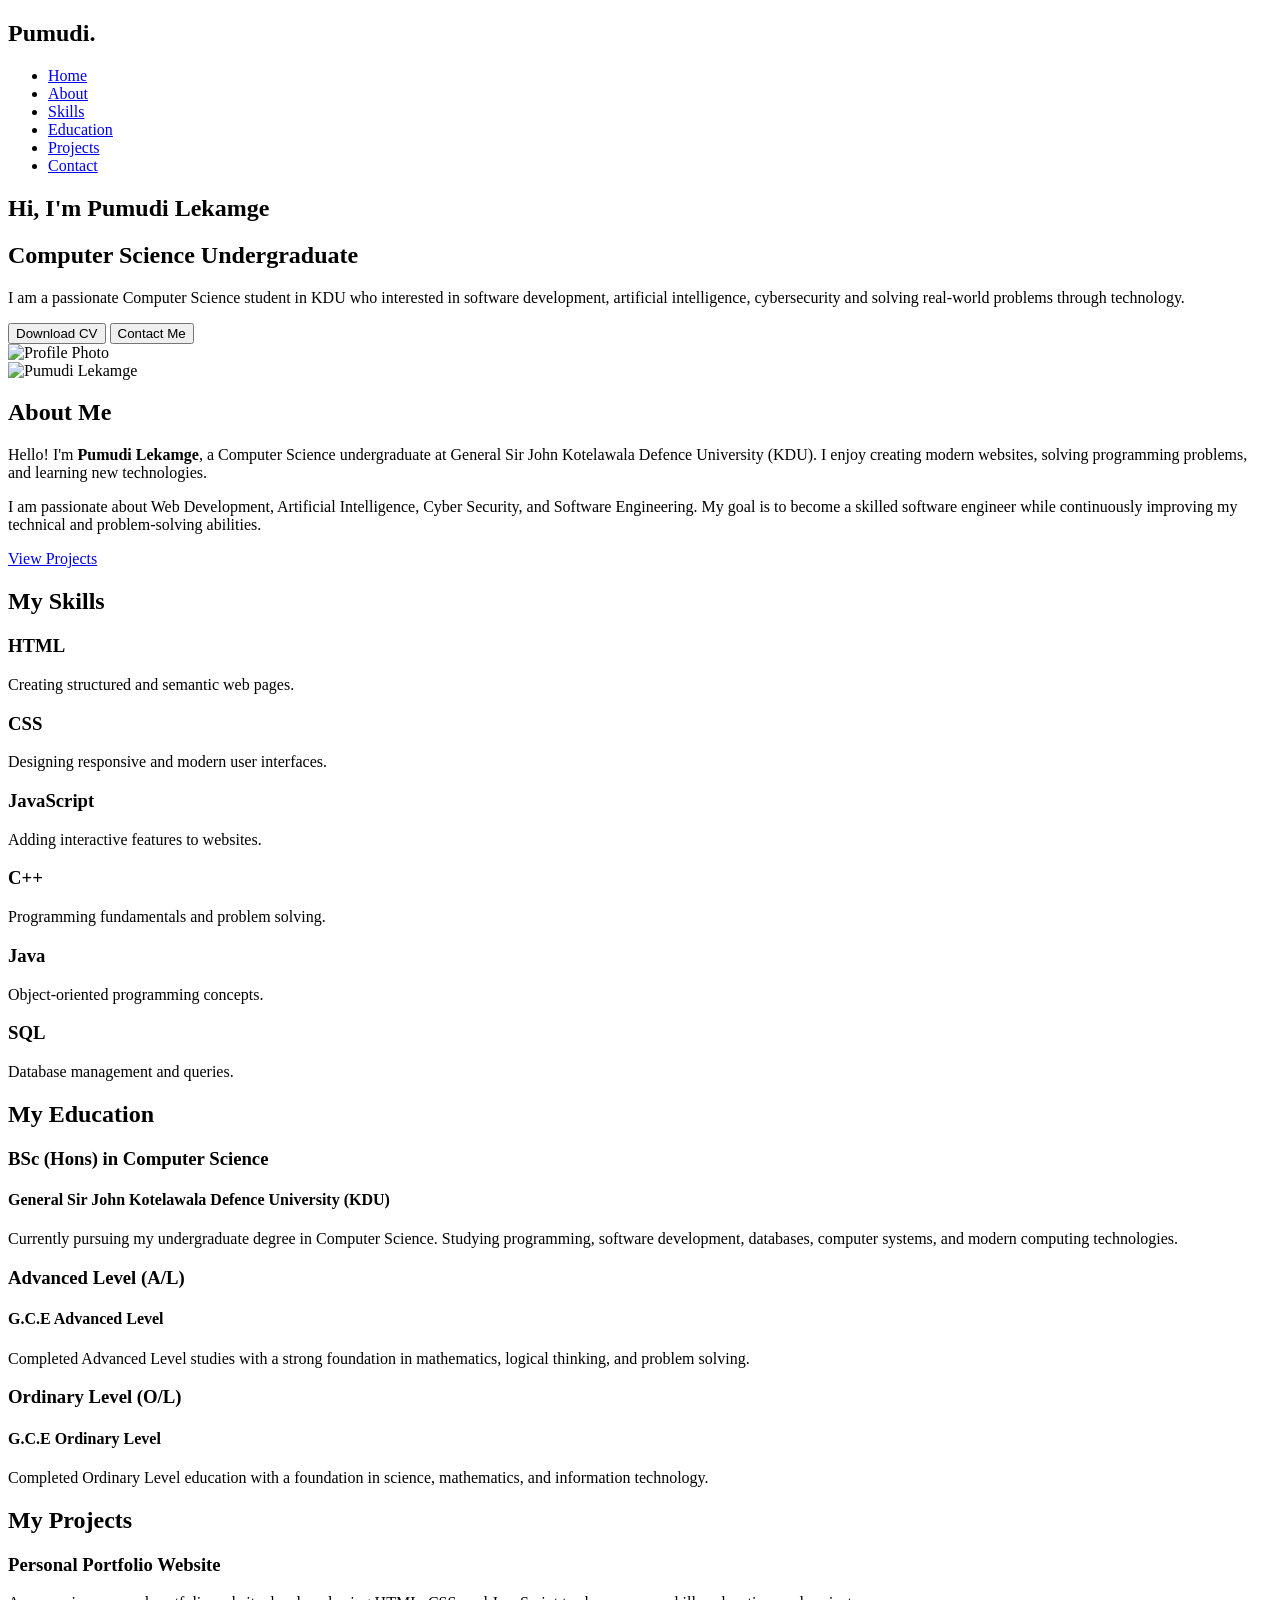
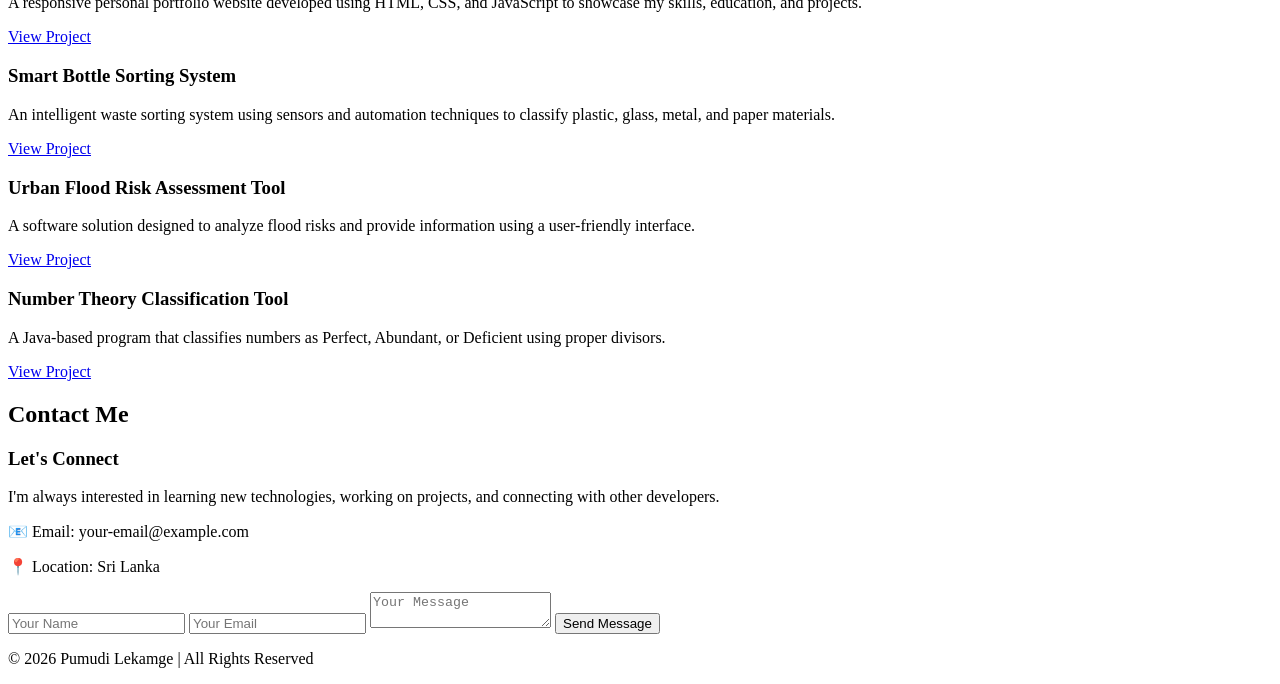
==== index.html @ 8f036414 "Initial portfolio website upload" ====
<!DOCTYPE html>
<html lang="en">

<head>

    <meta charset="UTF-8">
    <meta name="viewport" content="width=device-width, initial-scale=1.0">

    <title>Pumudi Lekamge | Portfolio</title>

    <link rel="stylesheet" href="Portfolio.css">

</head>


<body>


<header>

<nav>

    <h2 class="logo">
        Pumudi<span>.</span>
    </h2>


    <ul>

        <li><a href="#home">Home</a></li>
        <li><a href="#about">About</a></li>
        <li><a href="#skills">Skills</a></li>
        <li><a href="#education">Education</a></li>
        <li><a href="#projects">Projects</a></li>
        <li><a href="#contact">Contact</a></li>

    </ul>


</nav>

</header>



<section id="home">

<div class="about-container">


<div class="hero">


<div class="hero-text">


<h1>
Hi, I'm <span>Pumudi Lekamge</span>
</h1>


<h2>
Computer Science Undergraduate
</h2>


<p>
I am a passionate Computer Science student in KDU who interested in
software development, artificial intelligence, cybersecurity
and solving real-world problems through technology.
</p>



<div class="buttons">

<button class="btn">
Download CV
</button>


<button class="btn-outline">
Contact Me
</button>


</div>



</div>



<div class="profile-box">

<img src="images/profile.jpg" alt="Profile Photo">

</div>



</div>


</section>

<section id="about">

    <div class="about-container">

        <div class="about-image">
            <img src="profile.jpg" alt="Pumudi Lekamge">
        </div>

        <div class="about-content">

            <h2>About <span>Me</span></h2>

            <p>
                Hello! I'm <strong>Pumudi Lekamge</strong>, a Computer Science undergraduate at General Sir John Kotelawala Defence University (KDU). I enjoy creating modern websites, solving programming problems, and learning new technologies.
            </p>

            <p>
                I am passionate about Web Development, Artificial Intelligence, Cyber Security, and Software Engineering. My goal is to become a skilled software engineer while continuously improving my technical and problem-solving abilities.
            </p>

            <a href="#projects" class="btn">View Projects</a>

        </div>

    </div>

</section>

<section id="skills">

    <div class="skills-container">

        <h2>My <span>Skills</span></h2>

        <div class="skills-grid">

            <div class="skill-card">
                <h3>HTML</h3>
                <p>Creating structured and semantic web pages.</p>
            </div>


            <div class="skill-card">
                <h3>CSS</h3>
                <p>Designing responsive and modern user interfaces.</p>
            </div>


            <div class="skill-card">
                <h3>JavaScript</h3>
                <p>Adding interactive features to websites.</p>
            </div>


            <div class="skill-card">
                <h3>C++</h3>
                <p>Programming fundamentals and problem solving.</p>
            </div>


            <div class="skill-card">
                <h3>Java</h3>
                <p>Object-oriented programming concepts.</p>
            </div>


            <div class="skill-card">
                <h3>SQL</h3>
                <p>Database management and queries.</p>
            </div>

        </div>

    </div>

</section>

<section id="education">

    <div class="education-container">

        <h2>My <span>Education</span></h2>


        <div class="education-box">


            <div class="education-card">

                <h3>BSc (Hons) in Computer Science</h3>

                <h4>General Sir John Kotelawala Defence University (KDU)</h4>

                <p>
                    Currently pursuing my undergraduate degree in Computer Science.
                    Studying programming, software development, databases, computer systems,
                    and modern computing technologies.
                </p>

            </div>



            <div class="education-card">

                <h3>Advanced Level (A/L)</h3>

                <h4>G.C.E Advanced Level</h4>

                <p>
                    Completed Advanced Level studies with a strong foundation in
                    mathematics, logical thinking, and problem solving.
                </p>

            </div>



            <div class="education-card">

                <h3>Ordinary Level (O/L)</h3>

                <h4>G.C.E Ordinary Level</h4>

                <p>
                    Completed Ordinary Level education with a foundation in
                    science, mathematics, and information technology.
                </p>

            </div>


        </div>


    </div>

</section>

<section id="projects">

    <div class="projects-container">

        <h2>My <span>Projects</span></h2>


        <div class="projects-grid">


            <div class="project-card">

                <h3>Personal Portfolio Website</h3>

                <p>
                    A responsive personal portfolio website developed using HTML,
                    CSS, and JavaScript to showcase my skills, education, and projects.
                </p>

                <a href="#" class="project-btn">View Project</a>

            </div>



            <div class="project-card">

                <h3>Smart Bottle Sorting System</h3>

                <p>
                    An intelligent waste sorting system using sensors and automation
                    techniques to classify plastic, glass, metal, and paper materials.
                </p>

                <a href="#" class="project-btn">View Project</a>

            </div>



            <div class="project-card">

                <h3>Urban Flood Risk Assessment Tool</h3>

                <p>
                    A software solution designed to analyze flood risks and provide
                    information using a user-friendly interface.
                </p>

                <a href="#" class="project-btn">View Project</a>

            </div>



            <div class="project-card">

                <h3>Number Theory Classification Tool</h3>

                <p>
                    A Java-based program that classifies numbers as Perfect,
                    Abundant, or Deficient using proper divisors.
                </p>

                <a href="#" class="project-btn">View Project</a>

            </div>


        </div>

    </div>

</section>

<section id="contact">

    <div class="contact-container">

        <h2>Contact <span>Me</span></h2>


        <div class="contact-box">


            <div class="contact-info">

                <h3>Let's Connect</h3>

                <p>
                    I'm always interested in learning new technologies,
                    working on projects, and connecting with other developers.
                </p>


                <p>
                    📧 Email: your-email@example.com
                </p>


                <p>
                    📍 Location: Sri Lanka
                </p>


            </div>



            <form class="contact-form">

                <input type="text" placeholder="Your Name">

                <input type="email" placeholder="Your Email">

                <textarea placeholder="Your Message"></textarea>

                <button class="btn">
                    Send Message
                </button>

            </form>


        </div>


    </div>

</section>



<footer>

    <p>
        © 2026 Pumudi Lekamge | All Rights Reserved
    </p>

</footer>


<script src="script.js"></script>


</body>

</html>
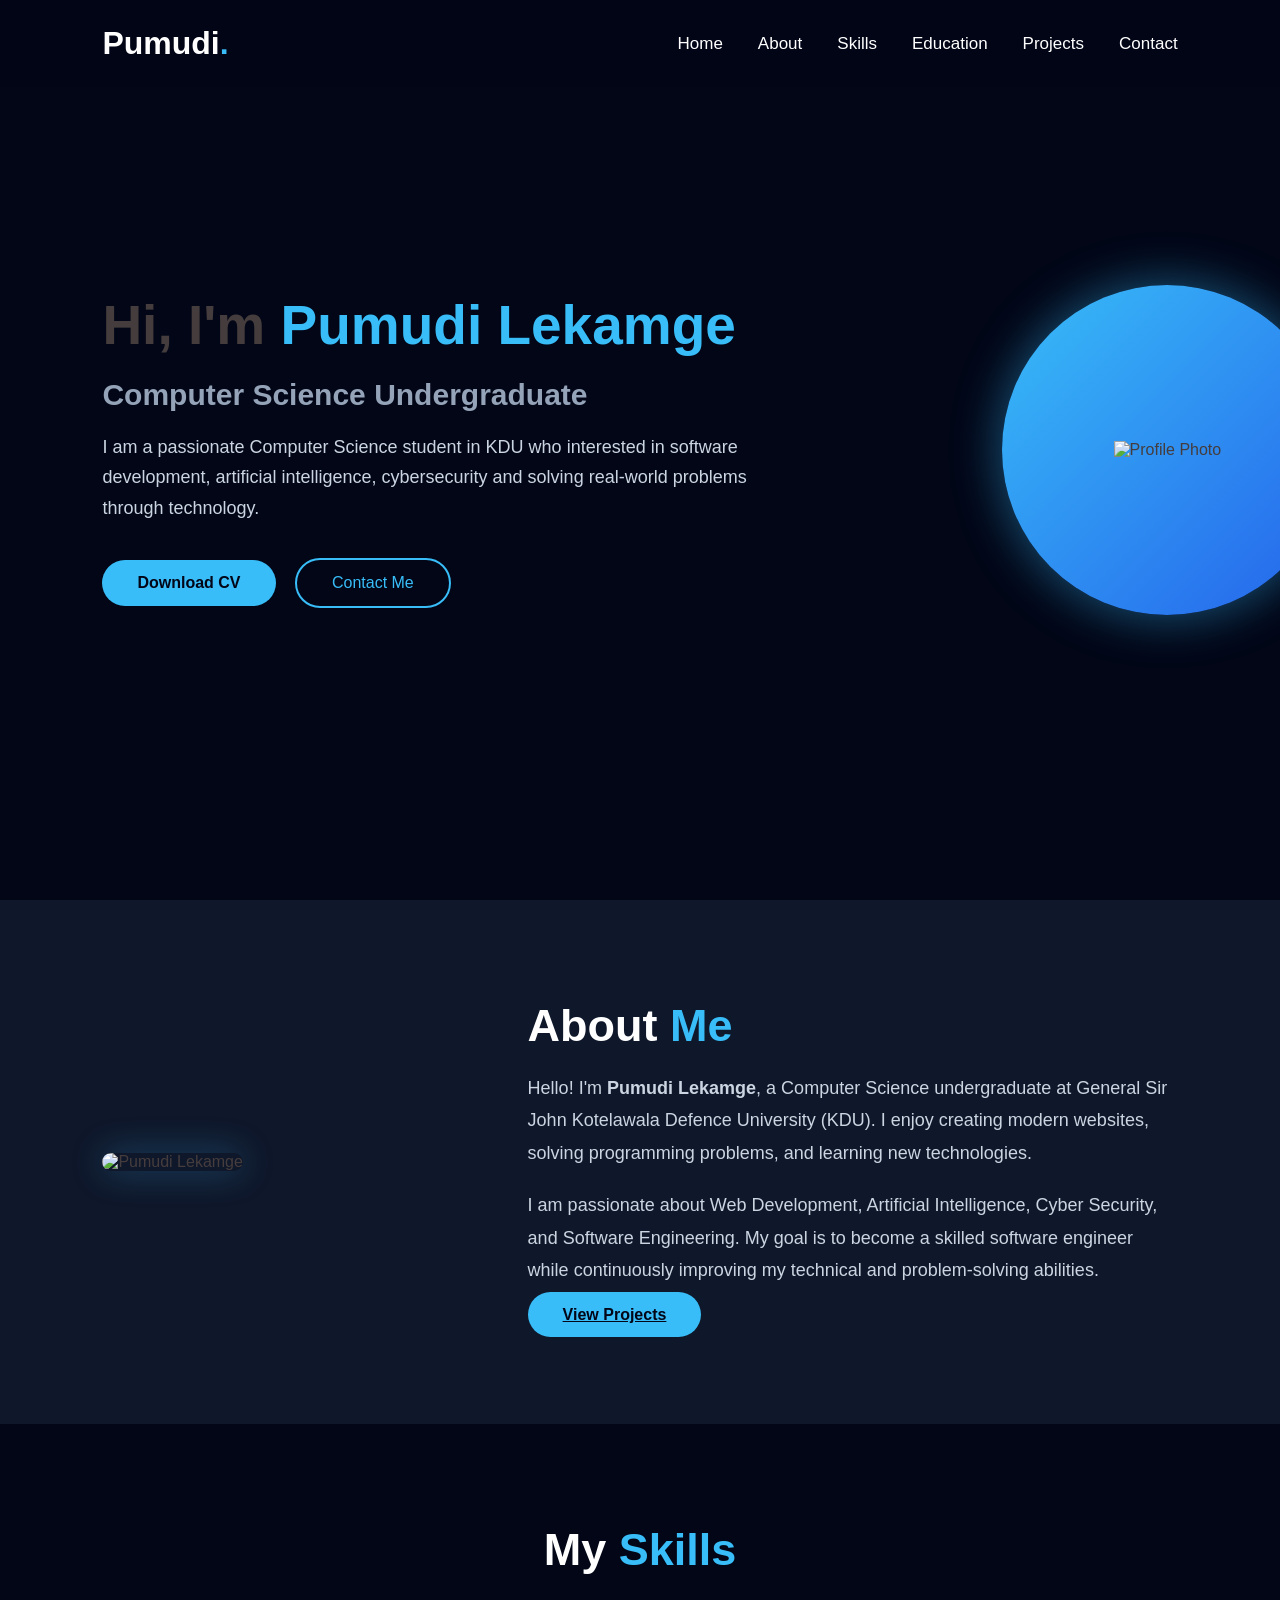
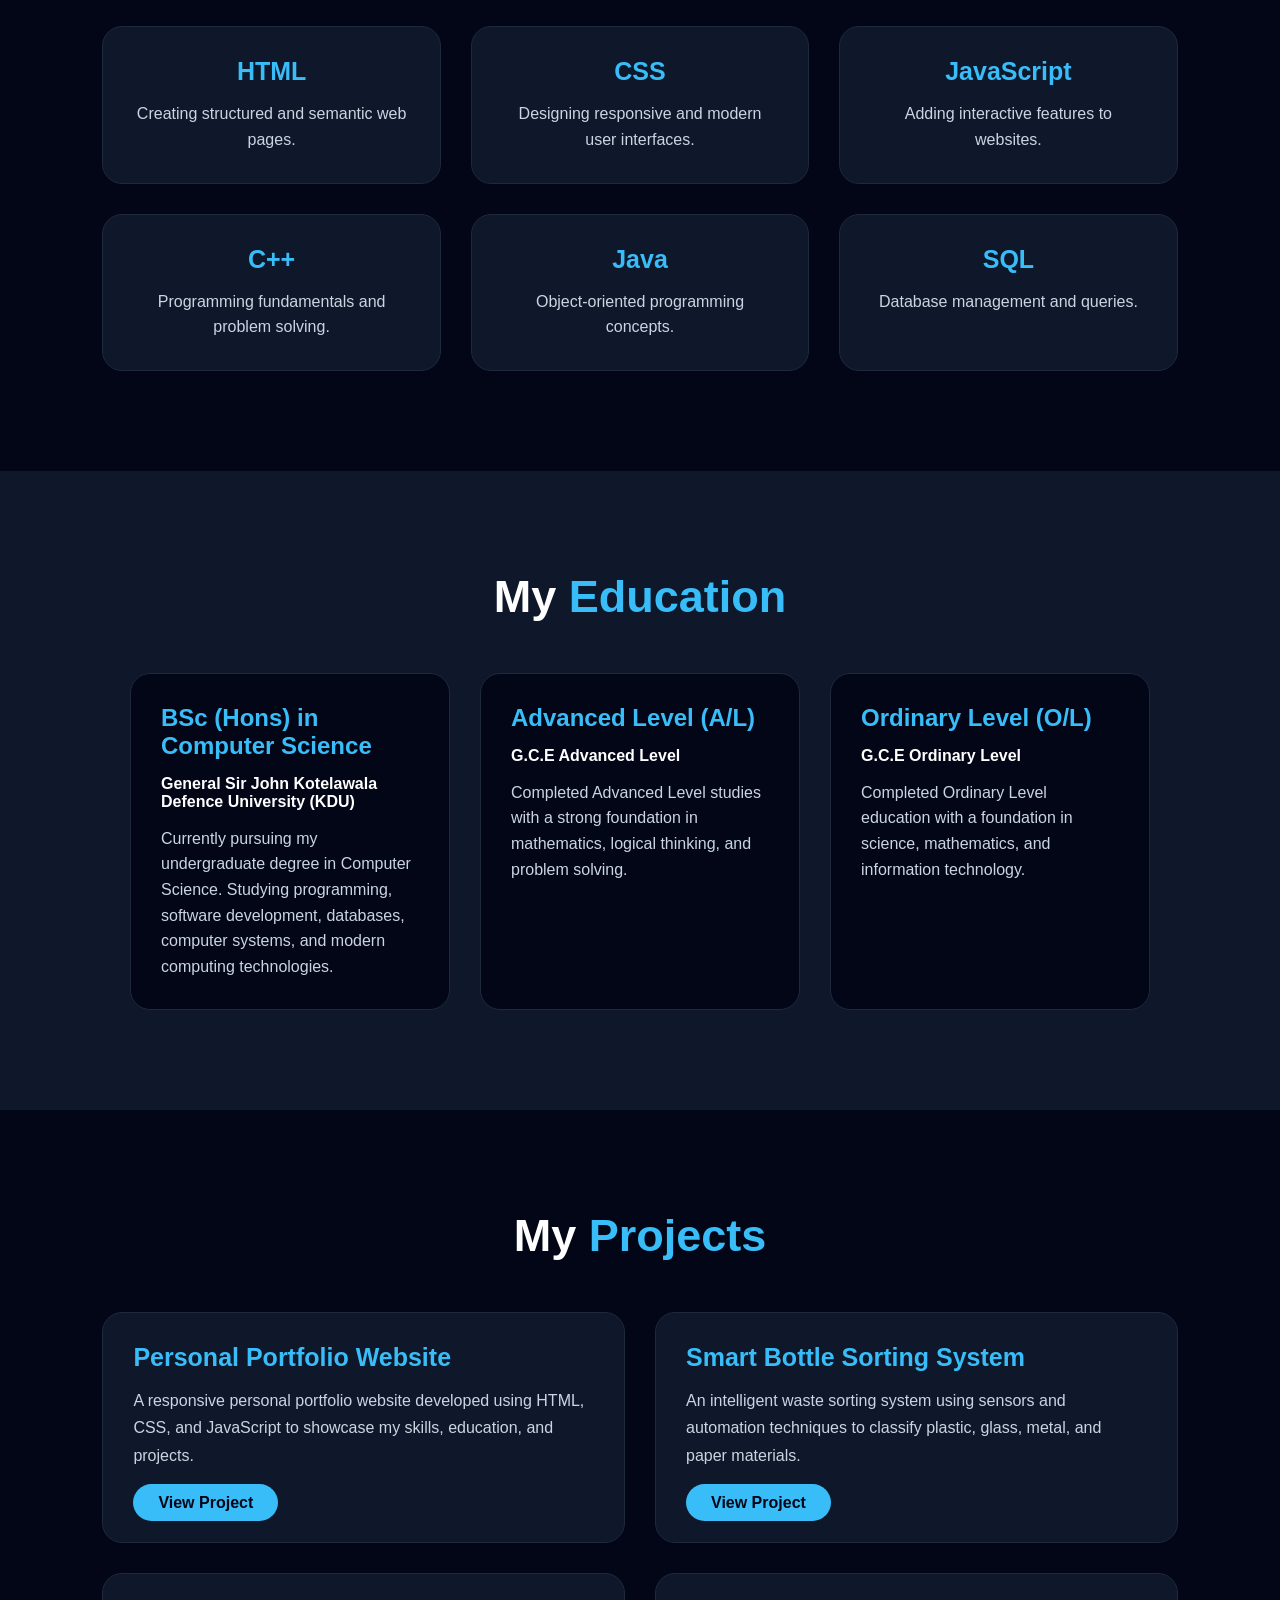
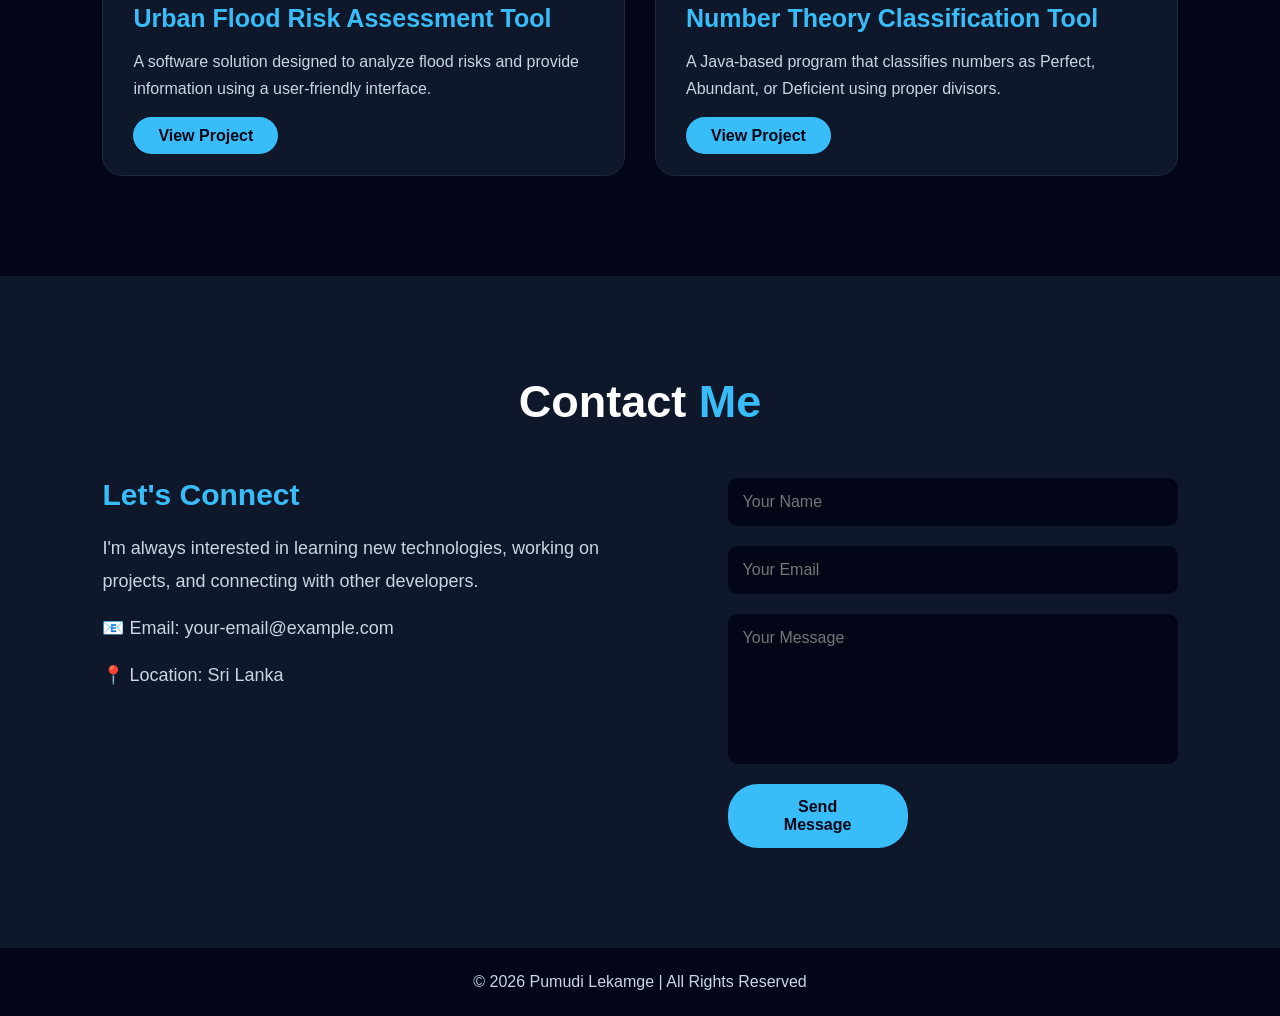
==== commit 873cf5c0: "Fix HTML encoding issues in index.html" ====
--- a/index.html
+++ b/index.html
@@ -8,7 +8,7 @@
 
     <title>Pumudi Lekamge | Portfolio</title>
 
-    <link rel="stylesheet" href="Portfolio.css">
+    <link rel="stylesheet" href="portfolio.css">
 
 </head>
 
@@ -391,4 +391,4 @@
 
 </body>
 
-</html>+</html>
--- a/portfolio.css
+++ b/portfolio.css
@@ -0,0 +1,776 @@
+html{
+    scroll-behavior:smooth;
+}
+
+*{
+
+margin:0;
+padding:0;
+box-sizing:border-box;
+font-family:'Segoe UI', sans-serif;
+
+}
+
+
+
+body{
+
+background:#020617;
+
+color:rgb(69, 61, 61);
+
+}
+
+
+
+header{
+
+position:fixed;
+
+top:0;
+
+width:100%;
+
+padding:25px 8%;
+
+background:rgba(2,6,23,0.8);
+
+backdrop-filter:blur(10px);
+
+z-index:1000;
+
+}
+
+
+
+nav{
+
+display:flex;
+
+justify-content:space-between;
+
+align-items:center;
+
+}
+
+
+
+.logo{
+
+font-size:32px;
+
+font-weight:bold;
+
+color:white;
+
+}
+
+
+
+.logo span{
+
+color:#38bdf8;
+
+}
+
+
+
+nav ul{
+
+display:flex;
+
+gap:35px;
+
+list-style:none;
+
+}
+
+
+
+nav ul li a{
+
+text-decoration:none;
+
+color:white;
+
+font-size:17px;
+
+transition:0.3s;
+
+}
+
+
+
+nav ul li a:hover{
+
+color:#38bdf8;
+
+}
+
+
+
+
+
+#home{
+
+min-height:100vh;
+
+display:flex;
+
+align-items:center;
+
+padding:0 8%;
+
+}
+
+
+
+
+
+.hero{
+
+display:flex;
+
+align-items:center;
+
+justify-content:space-between;
+
+width:100%;
+
+}
+
+
+
+
+.hero-text{
+
+max-width:650px;
+
+}
+
+
+
+
+.hero-text h1{
+
+font-size:55px;
+
+line-height:1.2;
+
+}
+
+
+
+.hero-text h1 span{
+
+color:#38bdf8;
+
+}
+
+
+
+.hero-text h2{
+
+margin-top:20px;
+
+font-size:30px;
+
+color:#94a3b8;
+
+}
+
+
+
+.hero-text p{
+
+margin-top:20px;
+
+font-size:18px;
+
+line-height:1.7;
+
+color:#cbd5e1;
+
+}
+
+
+
+
+
+.buttons{
+
+margin-top:35px;
+
+}
+
+
+
+.btn,
+.btn-outline{
+
+padding:14px 35px;
+
+border-radius:30px;
+
+font-size:16px;
+
+cursor:pointer;
+
+margin-right:15px;
+
+transition:0.3s;
+
+}
+
+
+
+.btn{
+
+background:#38bdf8;
+
+border:none;
+
+color:#020617;
+
+font-weight:bold;
+
+}
+
+
+
+.btn:hover{
+
+transform:translateY(-5px);
+
+box-shadow:0 10px 25px #38bdf855;
+
+}
+
+
+
+
+
+.btn-outline{
+
+background:transparent;
+
+border:2px solid #38bdf8;
+
+color:#38bdf8;
+
+}
+
+
+
+.btn-outline:hover{
+
+background:#38bdf8;
+
+color:#020617;
+
+}
+
+
+
+
+
+
+
+
+
+.profile-box{
+    width:330px;
+    height:330px;
+    border-radius:50%;
+    background:linear-gradient(135deg,#38bdf8,#2563eb);
+    display:flex;
+    align-items:center;
+    justify-content:center;
+    box-shadow:0 0 50px #38bdf877;
+
+    transform: translateX(250px); /* Move right */
+}
+
+
+
+/* Mobile Responsive */
+
+
+@media(max-width:900px){
+
+
+.hero{
+
+flex-direction:column-reverse;
+
+text-align:center;
+
+gap:40px;
+
+}
+
+
+nav ul{
+
+display:none;
+
+}
+
+
+.hero-text h1{
+
+font-size:40px;
+
+}
+
+
+}
+
+#about{
+    padding:100px 8%;
+    background:#0f172a;
+}
+
+.about-container{
+    display:flex;
+    align-items:center;
+    justify-content:space-between;
+    gap:70px;
+}
+
+.about-image img{
+    width:350px;
+    border-radius:20px;
+    box-shadow:0 0 35px #38bdf855;
+}
+
+.about-content{
+    max-width:650px;
+}
+
+.about-content h2{
+    font-size:45px;
+    color:white;
+    margin-bottom:20px;
+}
+
+.about-content h2 span{
+    color:#38bdf8;
+}
+
+.about-content p{
+    font-size:18px;
+    color:#cbd5e1;
+    line-height:1.8;
+    margin-bottom:20px;
+}
+
+@media(max-width:900px){
+
+    .about-container{
+        flex-direction:column;
+        text-align:center;
+    }
+
+    .about-image img{
+        width:280px;
+    }
+
+}
+
+#skills{
+    padding:100px 8%;
+    background:#020617;
+}
+
+
+.skills-container h2{
+    text-align:center;
+    font-size:45px;
+    color:white;
+    margin-bottom:50px;
+}
+
+
+.skills-container h2 span{
+    color:#38bdf8;
+}
+
+
+.skills-grid{
+
+    display:grid;
+    grid-template-columns:repeat(3,1fr);
+    gap:30px;
+
+}
+
+
+.skill-card{
+
+    background:#0f172a;
+    padding:30px;
+    border-radius:20px;
+    text-align:center;
+    transition:0.3s;
+    border:1px solid #1e293b;
+
+}
+
+
+.skill-card:hover{
+
+    transform:translateY(-10px);
+    box-shadow:0 10px 30px #38bdf855;
+
+}
+
+
+.skill-card h3{
+
+    color:#38bdf8;
+    font-size:25px;
+    margin-bottom:15px;
+
+}
+
+
+.skill-card p{
+
+    color:#cbd5e1;
+    line-height:1.6;
+
+}
+
+
+@media(max-width:900px){
+
+    .skills-grid{
+        grid-template-columns:1fr;
+    }
+
+}
+
+#education{
+
+    padding:100px 8%;
+    background:#0f172a;
+
+}
+
+
+.education-container h2{
+
+    text-align:center;
+    font-size:45px;
+    color:white;
+    margin-bottom:50px;
+
+}
+
+
+.education-container h2 span{
+
+    color:#38bdf8;
+
+}
+
+
+.education-box{
+
+    display:flex;
+    justify-content:center;
+    gap:30px;
+    flex-wrap:wrap;
+
+}
+
+
+.education-card{
+
+    width:320px;
+    padding:30px;
+    background:#020617;
+    border-radius:20px;
+    border:1px solid #1e293b;
+    transition:0.3s;
+
+}
+
+
+.education-card:hover{
+
+    transform:translateY(-10px);
+    box-shadow:0 10px 30px #38bdf855;
+
+}
+
+
+.education-card h3{
+
+    color:#38bdf8;
+    font-size:24px;
+    margin-bottom:15px;
+
+}
+
+
+.education-card h4{
+
+    color:white;
+    margin-bottom:15px;
+
+}
+
+
+.education-card p{
+
+    color:#cbd5e1;
+    line-height:1.6;
+
+}
+
+
+@media(max-width:900px){
+
+    .education-card{
+
+        width:100%;
+
+    }
+
+}
+
+#projects{
+
+    padding:100px 8%;
+    background:#020617;
+
+}
+
+
+.projects-container h2{
+
+    text-align:center;
+    font-size:45px;
+    color:white;
+    margin-bottom:50px;
+
+}
+
+
+.projects-container h2 span{
+
+    color:#38bdf8;
+
+}
+
+
+.projects-grid{
+
+    display:grid;
+    grid-template-columns:repeat(2,1fr);
+    gap:30px;
+
+}
+
+
+.project-card{
+
+    background:#0f172a;
+    padding:30px;
+    border-radius:20px;
+    border:1px solid #1e293b;
+    transition:0.3s;
+
+}
+
+
+.project-card:hover{
+
+    transform:translateY(-10px);
+    box-shadow:0 10px 30px #38bdf855;
+
+}
+
+
+.project-card h3{
+
+    color:#38bdf8;
+    font-size:25px;
+    margin-bottom:15px;
+
+}
+
+
+.project-card p{
+
+    color:#cbd5e1;
+    line-height:1.7;
+    margin-bottom:25px;
+
+}
+
+
+.project-btn{
+
+    text-decoration:none;
+    color:#020617;
+    background:#38bdf8;
+    padding:10px 25px;
+    border-radius:25px;
+    font-weight:bold;
+
+}
+
+
+.project-btn:hover{
+
+    background:white;
+
+}
+
+
+@media(max-width:900px){
+
+    .projects-grid{
+
+        grid-template-columns:1fr;
+
+    }
+
+}
+
+#contact{
+
+    padding:100px 8%;
+    background:#0f172a;
+
+}
+
+
+.contact-container h2{
+
+    text-align:center;
+    font-size:45px;
+    color:white;
+    margin-bottom:50px;
+
+}
+
+
+.contact-container h2 span{
+
+    color:#38bdf8;
+
+}
+
+
+
+.contact-box{
+
+    display:flex;
+    justify-content:space-between;
+    gap:50px;
+
+}
+
+
+
+.contact-info{
+
+    max-width:500px;
+
+}
+
+
+.contact-info h3{
+
+    color:#38bdf8;
+    font-size:30px;
+    margin-bottom:20px;
+
+}
+
+
+.contact-info p{
+
+    color:#cbd5e1;
+    font-size:18px;
+    line-height:1.8;
+    margin-bottom:15px;
+
+}
+
+
+
+.contact-form{
+
+    width:450px;
+    display:flex;
+    flex-direction:column;
+    gap:20px;
+
+}
+
+
+
+.contact-form input,
+.contact-form textarea{
+
+    padding:15px;
+    border-radius:10px;
+    border:none;
+    outline:none;
+    background:#020617;
+    color:white;
+    font-size:16px;
+
+}
+
+
+
+.contact-form textarea{
+
+    height:150px;
+    resize:none;
+
+}
+
+
+
+.contact-form button{
+
+    width:180px;
+
+}
+
+
+
+footer{
+
+    padding:25px;
+    text-align:center;
+    background:#020617;
+    color:#cbd5e1;
+
+}
+
+
+
+@media(max-width:900px){
+
+    .contact-box{
+
+        flex-direction:column;
+
+    }
+
+
+    .contact-form{
+
+        width:100%;
+
+    }
+
+}
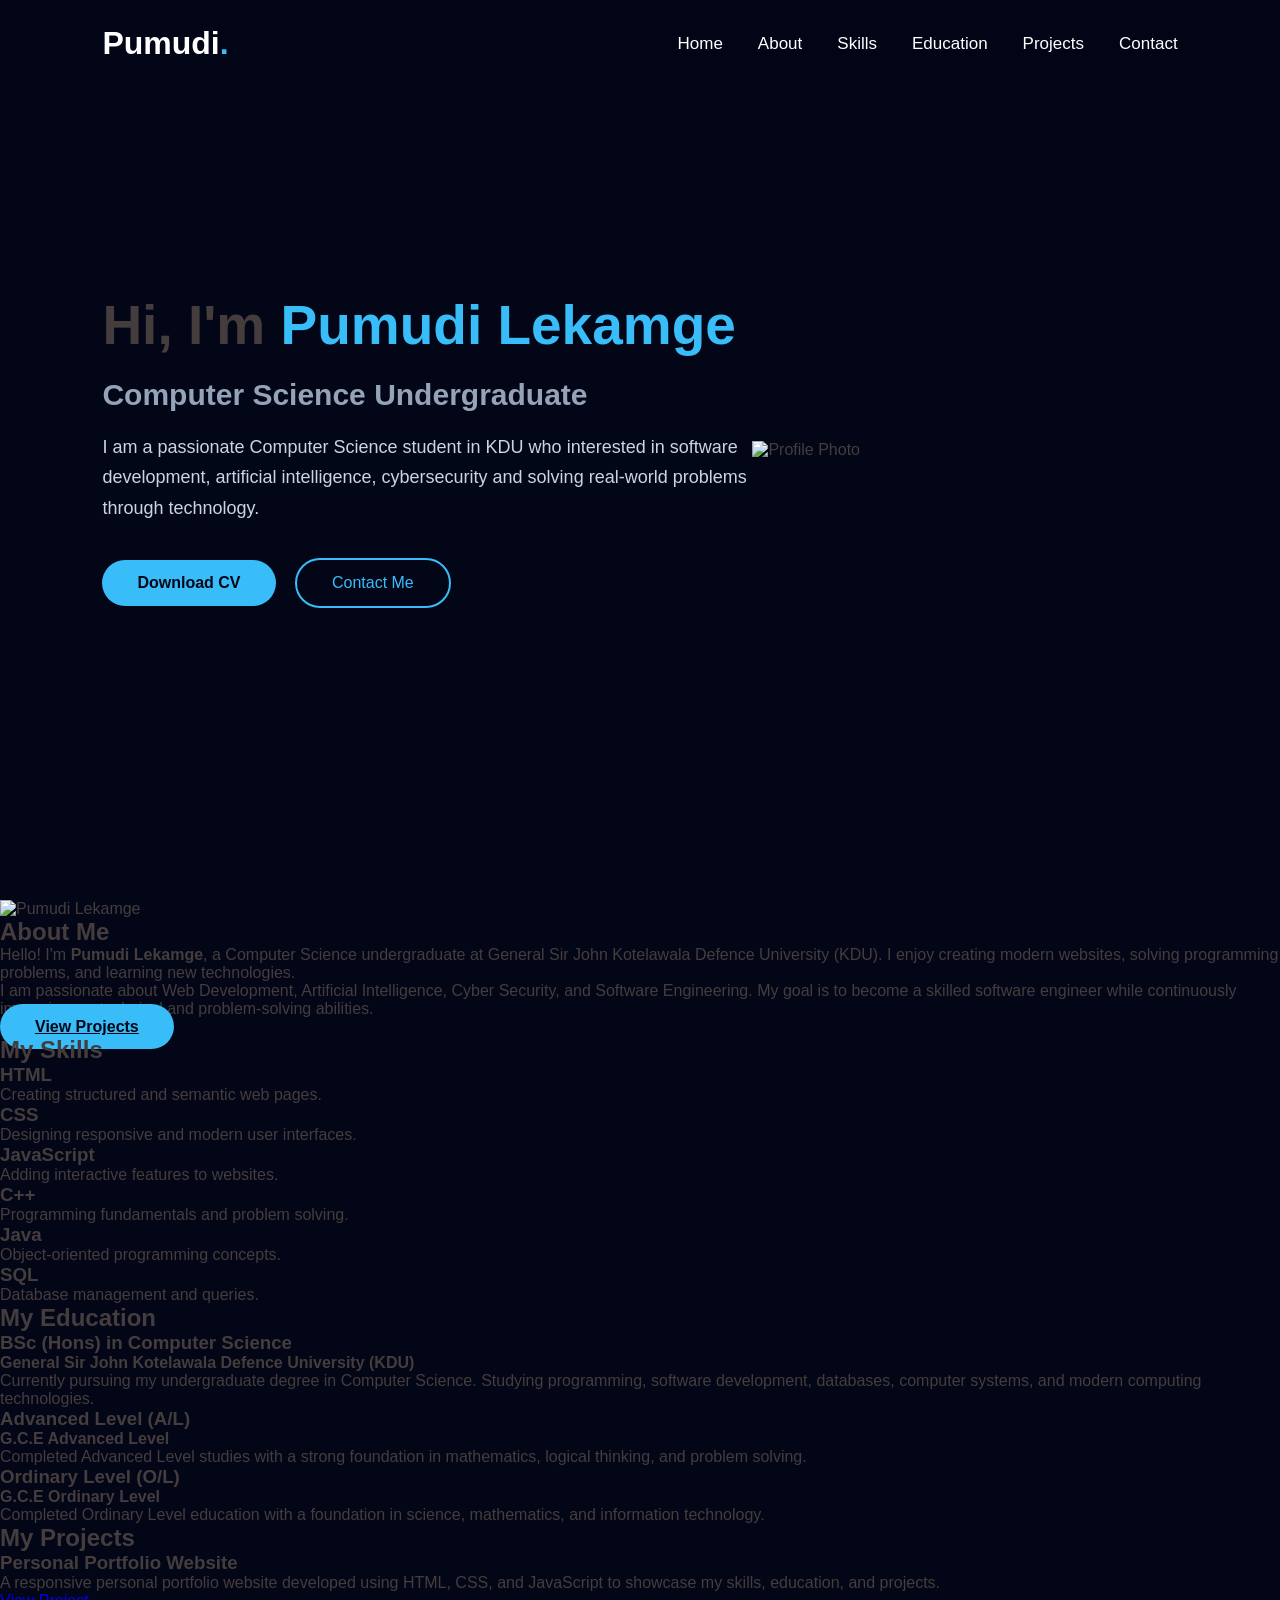
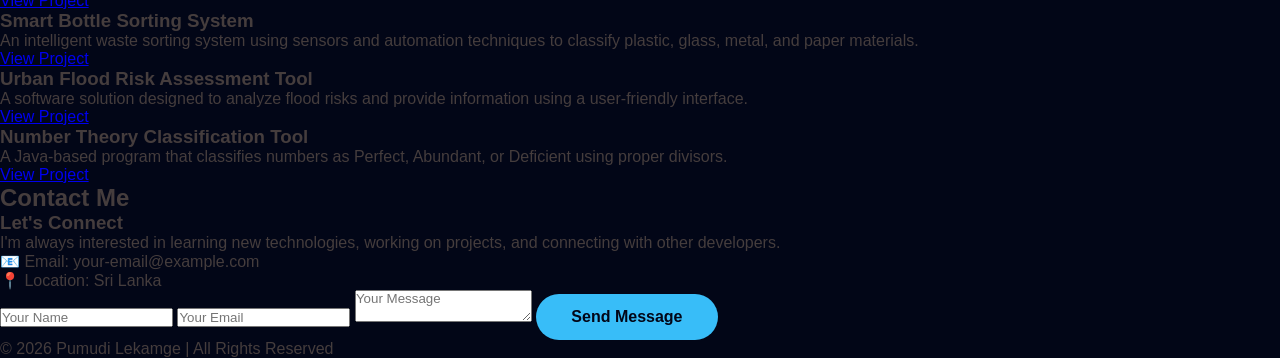
==== commit 050dd817: "Merge branch 'main' of https://github.com/pumudilekamge/Pumudi-Portfolio" ====
--- a/index.html
+++ b/index.html
@@ -1,394 +1,393 @@
-<!DOCTYPE html>
-<html lang="en">
-
-<head>
-
-    <meta charset="UTF-8">
-    <meta name="viewport" content="width=device-width, initial-scale=1.0">
-
-    <title>Pumudi Lekamge | Portfolio</title>
-
-    <link rel="stylesheet" href="portfolio.css">
-
-</head>
-
-
-<body>
-
-
-<header>
-
-<nav>
-
-    <h2 class="logo">
-        Pumudi<span>.</span>
-    </h2>
-
-
-    <ul>
-
-        <li><a href="#home">Home</a></li>
-        <li><a href="#about">About</a></li>
-        <li><a href="#skills">Skills</a></li>
-        <li><a href="#education">Education</a></li>
-        <li><a href="#projects">Projects</a></li>
-        <li><a href="#contact">Contact</a></li>
-
-    </ul>
-
-
-</nav>
-
-</header>
-
-
-
-<section id="home">
-
-<div class="about-container">
-
-
-<div class="hero">
-
-
-<div class="hero-text">
-
-
-<h1>
-Hi, I'm <span>Pumudi Lekamge</span>
-</h1>
-
-
-<h2>
-Computer Science Undergraduate
-</h2>
-
-
-<p>
-I am a passionate Computer Science student in KDU who interested in
-software development, artificial intelligence, cybersecurity
-and solving real-world problems through technology.
-</p>
-
-
-
-<div class="buttons">
-
-<button class="btn">
-Download CV
-</button>
-
-
-<button class="btn-outline">
-Contact Me
-</button>
-
-
-</div>
-
-
-
-</div>
-
-
-
-<div class="profile-box">
-
-<img src="images/profile.jpg" alt="Profile Photo">
-
-</div>
-
-
-
-</div>
-
-
-</section>
-
-<section id="about">
-
-    <div class="about-container">
-
-        <div class="about-image">
-            <img src="profile.jpg" alt="Pumudi Lekamge">
-        </div>
-
-        <div class="about-content">
-
-            <h2>About <span>Me</span></h2>
-
-            <p>
-                Hello! I'm <strong>Pumudi Lekamge</strong>, a Computer Science undergraduate at General Sir John Kotelawala Defence University (KDU). I enjoy creating modern websites, solving programming problems, and learning new technologies.
-            </p>
-
-            <p>
-                I am passionate about Web Development, Artificial Intelligence, Cyber Security, and Software Engineering. My goal is to become a skilled software engineer while continuously improving my technical and problem-solving abilities.
-            </p>
-
-            <a href="#projects" class="btn">View Projects</a>
-
-        </div>
-
-    </div>
-
-</section>
-
-<section id="skills">
-
-    <div class="skills-container">
-
-        <h2>My <span>Skills</span></h2>
-
-        <div class="skills-grid">
-
-            <div class="skill-card">
-                <h3>HTML</h3>
-                <p>Creating structured and semantic web pages.</p>
-            </div>
-
-
-            <div class="skill-card">
-                <h3>CSS</h3>
-                <p>Designing responsive and modern user interfaces.</p>
-            </div>
-
-
-            <div class="skill-card">
-                <h3>JavaScript</h3>
-                <p>Adding interactive features to websites.</p>
-            </div>
-
-
-            <div class="skill-card">
-                <h3>C++</h3>
-                <p>Programming fundamentals and problem solving.</p>
-            </div>
-
-
-            <div class="skill-card">
-                <h3>Java</h3>
-                <p>Object-oriented programming concepts.</p>
-            </div>
-
-
-            <div class="skill-card">
-                <h3>SQL</h3>
-                <p>Database management and queries.</p>
-            </div>
-
-        </div>
-
-    </div>
-
-</section>
-
-<section id="education">
-
-    <div class="education-container">
-
-        <h2>My <span>Education</span></h2>
-
-
-        <div class="education-box">
-
-
-            <div class="education-card">
-
-                <h3>BSc (Hons) in Computer Science</h3>
-
-                <h4>General Sir John Kotelawala Defence University (KDU)</h4>
-
-                <p>
-                    Currently pursuing my undergraduate degree in Computer Science.
-                    Studying programming, software development, databases, computer systems,
-                    and modern computing technologies.
-                </p>
-
-            </div>
-
-
-
-            <div class="education-card">
-
-                <h3>Advanced Level (A/L)</h3>
-
-                <h4>G.C.E Advanced Level</h4>
-
-                <p>
-                    Completed Advanced Level studies with a strong foundation in
-                    mathematics, logical thinking, and problem solving.
-                </p>
-
-            </div>
-
-
-
-            <div class="education-card">
-
-                <h3>Ordinary Level (O/L)</h3>
-
-                <h4>G.C.E Ordinary Level</h4>
-
-                <p>
-                    Completed Ordinary Level education with a foundation in
-                    science, mathematics, and information technology.
-                </p>
-
-            </div>
-
-
-        </div>
-
-
-    </div>
-
-</section>
-
-<section id="projects">
-
-    <div class="projects-container">
-
-        <h2>My <span>Projects</span></h2>
-
-
-        <div class="projects-grid">
-
-
-            <div class="project-card">
-
-                <h3>Personal Portfolio Website</h3>
-
-                <p>
-                    A responsive personal portfolio website developed using HTML,
-                    CSS, and JavaScript to showcase my skills, education, and projects.
-                </p>
-
-                <a href="#" class="project-btn">View Project</a>
-
-            </div>
-
-
-
-            <div class="project-card">
-
-                <h3>Smart Bottle Sorting System</h3>
-
-                <p>
-                    An intelligent waste sorting system using sensors and automation
-                    techniques to classify plastic, glass, metal, and paper materials.
-                </p>
-
-                <a href="#" class="project-btn">View Project</a>
-
-            </div>
-
-
-
-            <div class="project-card">
-
-                <h3>Urban Flood Risk Assessment Tool</h3>
-
-                <p>
-                    A software solution designed to analyze flood risks and provide
-                    information using a user-friendly interface.
-                </p>
-
-                <a href="#" class="project-btn">View Project</a>
-
-            </div>
-
-
-
-            <div class="project-card">
-
-                <h3>Number Theory Classification Tool</h3>
-
-                <p>
-                    A Java-based program that classifies numbers as Perfect,
-                    Abundant, or Deficient using proper divisors.
-                </p>
-
-                <a href="#" class="project-btn">View Project</a>
-
-            </div>
-
-
-        </div>
-
-    </div>
-
-</section>
-
-<section id="contact">
-
-    <div class="contact-container">
-
-        <h2>Contact <span>Me</span></h2>
-
-
-        <div class="contact-box">
-
-
-            <div class="contact-info">
-
-                <h3>Let's Connect</h3>
-
-                <p>
-                    I'm always interested in learning new technologies,
-                    working on projects, and connecting with other developers.
-                </p>
-
-
-                <p>
-                    📧 Email: your-email@example.com
-                </p>
-
-
-                <p>
-                    📍 Location: Sri Lanka
-                </p>
-
-
-            </div>
-
-
-
-            <form class="contact-form">
-
-                <input type="text" placeholder="Your Name">
-
-                <input type="email" placeholder="Your Email">
-
-                <textarea placeholder="Your Message"></textarea>
-
-                <button class="btn">
-                    Send Message
-                </button>
-
-            </form>
-
-
-        </div>
-
-
-    </div>
-
-</section>
-
-
-
-<footer>
-
-    <p>
-        © 2026 Pumudi Lekamge | All Rights Reserved
-    </p>
-
-</footer>
-
-
-<script src="script.js"></script>
-
-
-</body>
-
-</html>
+<!DOCTYPE html>
+<html lang="en">
+
+<head>
+
+    <meta charset="UTF-8">
+    <meta name="viewport" content="width=device-width, initial-scale=1.0">
+
+    <title>Pumudi Lekamge | Portfolio</title>
+
+    <link rel="stylesheet" href="portfolio.css">
+
+</head>
+
+
+<body>
+
+
+<header>
+
+<nav>
+
+    <h2 class="logo">
+        Pumudi<span>.</span>
+    </h2>
+
+
+    <ul>
+
+        <li><a href="#home">Home</a></li>
+        <li><a href="#about">About</a></li>
+        <li><a href="#skills">Skills</a></li>
+        <li><a href="#education">Education</a></li>
+        <li><a href="#projects">Projects</a></li>
+        <li><a href="#contact">Contact</a></li>
+
+    </ul>
+
+
+</nav>
+
+</header>
+
+
+
+<section id="home">
+
+<div class="about-container">
+
+
+<div class="hero">
+
+
+<div class="hero-text">
+
+
+<h1>
+Hi, I'm <span>Pumudi Lekamge</span>
+</h1>
+
+
+<h2>
+Computer Science Undergraduate
+</h2>
+
+
+<p>
+I am a passionate Computer Science student in KDU who interested in
+software development, artificial intelligence, cybersecurity
+and solving real-world problems through technology.
+</p>
+
+
+
+<div class="buttons">
+
+<button class="btn">
+Download CV
+</button>
+
+
+<button class="btn-outline">
+Contact Me
+</button>
+
+
+</div>
+
+
+
+</div>
+
+
+
+<div class="profile-box">
+
+<img src="images/profile.jpg" alt="Profile Photo">
+
+</div>
+
+
+
+</div>
+
+
+</section>
+
+<section id="about">
+
+    <div class="about-container">
+
+        <div class="about-image">
+            <img src="profile.jpg" alt="Pumudi Lekamge">
+        </div>
+
+        <div class="about-content">
+
+            <h2>About <span>Me</span></h2>
+
+            <p>
+                Hello! I'm <strong>Pumudi Lekamge</strong>, a Computer Science undergraduate at General Sir John Kotelawala Defence University (KDU). I enjoy creating modern websites, solving programming problems, and learning new technologies.
+            </p>
+
+            <p>
+                I am passionate about Web Development, Artificial Intelligence, Cyber Security, and Software Engineering. My goal is to become a skilled software engineer while continuously improving my technical and problem-solving abilities.
+            </p>
+
+            <a href="#projects" class="btn">View Projects</a>
+
+        </div>
+
+    </div>
+
+</section>
+
+<section id="skills">
+
+    <div class="skills-container">
+
+        <h2>My <span>Skills</span></h2>
+
+        <div class="skills-grid">
+
+            <div class="skill-card">
+                <h3>HTML</h3>
+                <p>Creating structured and semantic web pages.</p>
+            </div>
+
+
+            <div class="skill-card">
+                <h3>CSS</h3>
+                <p>Designing responsive and modern user interfaces.</p>
+            </div>
+
+
+            <div class="skill-card">
+                <h3>JavaScript</h3>
+                <p>Adding interactive features to websites.</p>
+            </div>
+
+
+            <div class="skill-card">
+                <h3>C++</h3>
+                <p>Programming fundamentals and problem solving.</p>
+            </div>
+
+
+            <div class="skill-card">
+                <h3>Java</h3>
+                <p>Object-oriented programming concepts.</p>
+            </div>
+
+
+            <div class="skill-card">
+                <h3>SQL</h3>
+                <p>Database management and queries.</p>
+            </div>
+
+        </div>
+
+    </div>
+
+</section>
+
+<section id="education">
+
+    <div class="education-container">
+
+        <h2>My <span>Education</span></h2>
+
+
+        <div class="education-box">
+
+
+            <div class="education-card">
+
+                <h3>BSc (Hons) in Computer Science</h3>
+
+                <h4>General Sir John Kotelawala Defence University (KDU)</h4>
+
+                <p>
+                    Currently pursuing my undergraduate degree in Computer Science.
+                    Studying programming, software development, databases, computer systems,
+                    and modern computing technologies.
+                </p>
+
+            </div>
+
+
+
+            <div class="education-card">
+
+                <h3>Advanced Level (A/L)</h3>
+
+                <h4>G.C.E Advanced Level</h4>
+
+                <p>
+                    Completed Advanced Level studies with a strong foundation in
+                    mathematics, logical thinking, and problem solving.
+                </p>
+
+            </div>
+
+
+
+            <div class="education-card">
+
+                <h3>Ordinary Level (O/L)</h3>
+
+                <h4>G.C.E Ordinary Level</h4>
+
+                <p>
+                    Completed Ordinary Level education with a foundation in
+                    science, mathematics, and information technology.
+                </p>
+
+            </div>
+
+
+        </div>
+
+
+    </div>
+
+</section>
+
+<section id="projects">
+
+    <div class="projects-container">
+
+        <h2>My <span>Projects</span></h2>
+
+
+        <div class="projects-grid">
+
+
+            <div class="project-card">
+
+                <h3>Personal Portfolio Website</h3>
+
+                <p>
+                    A responsive personal portfolio website developed using HTML,
+                    CSS, and JavaScript to showcase my skills, education, and projects.
+                </p>
+
+                <a href="#" class="project-btn">View Project</a>
+
+            </div>
+
+
+
+            <div class="project-card">
+
+                <h3>Smart Bottle Sorting System</h3>
+
+                <p>
+                    An intelligent waste sorting system using sensors and automation
+                    techniques to classify plastic, glass, metal, and paper materials.
+                </p>
+
+                <a href="#" class="project-btn">View Project</a>
+
+            </div>
+
+
+
+            <div class="project-card">
+
+                <h3>Urban Flood Risk Assessment Tool</h3>
+
+                <p>
+                    A software solution designed to analyze flood risks and provide
+                    information using a user-friendly interface.
+                </p>
+
+                <a href="#" class="project-btn">View Project</a>
+
+            </div>
+
+
+
+            <div class="project-card">
+
+                <h3>Number Theory Classification Tool</h3>
+
+                <p>
+                    A Java-based program that classifies numbers as Perfect,
+                    Abundant, or Deficient using proper divisors.
+                </p>
+
+                <a href="#" class="project-btn">View Project</a>
+
+            </div>
+
+
+        </div>
+
+    </div>
+
+</section>
+
+<section id="contact">
+
+    <div class="contact-container">
+
+        <h2>Contact <span>Me</span></h2>
+
+
+        <div class="contact-box">
+
+
+            <div class="contact-info">
+
+                <h3>Let's Connect</h3>
+
+                <p>
+                    I'm always interested in learning new technologies,
+                    working on projects, and connecting with other developers.
+                </p>
+
+
+                <p>
+                    📧 Email: your-email@example.com
+                </p>
+
+
+                <p>
+                    📍 Location: Sri Lanka
+                </p>
+
+
+            </div>
+
+
+
+            <form class="contact-form">
+
+                <input type="text" placeholder="Your Name">
+
+                <input type="email" placeholder="Your Email">
+
+                <textarea placeholder="Your Message"></textarea>
+
+                <button class="btn">
+                    Send Message
+                </button>
+
+            </form>
+
+
+        </div>
+
+
+    </div>
+
+</section>
+
+
+
+<footer>
+
+    <p>
+        © 2026 Pumudi Lekamge | All Rights Reserved
+    </p>
+
+</footer>
+
+
+<script src="script.js"></script>
+
+
+</body>
+</html>
--- a/portfolio.css
+++ b/portfolio.css
@@ -1,776 +1,156 @@
-html{
-    scroll-behavior:smooth;
-}
-
-*{
-
-margin:0;
-padding:0;
-box-sizing:border-box;
-font-family:'Segoe UI', sans-serif;
-
-}
-
-
-
-body{
-
-background:#020617;
-
-color:rgb(69, 61, 61);
-
-}
-
-
-
-header{
-
-position:fixed;
-
-top:0;
-
-width:100%;
-
-padding:25px 8%;
-
-background:rgba(2,6,23,0.8);
-
-backdrop-filter:blur(10px);
-
-z-index:1000;
-
-}
-
-
-
-nav{
-
-display:flex;
-
-justify-content:space-between;
-
-align-items:center;
-
-}
-
-
-
-.logo{
-
-font-size:32px;
-
-font-weight:bold;
-
-color:white;
-
-}
-
-
-
-.logo span{
-
-color:#38bdf8;
-
-}
-
-
-
-nav ul{
-
-display:flex;
-
-gap:35px;
-
-list-style:none;
-
-}
-
-
-
-nav ul li a{
-
-text-decoration:none;
-
-color:white;
-
-font-size:17px;
-
-transition:0.3s;
-
-}
-
-
-
-nav ul li a:hover{
-
-color:#38bdf8;
-
-}
-
-
-
-
-
-#home{
-
-min-height:100vh;
-
-display:flex;
-
-align-items:center;
-
-padding:0 8%;
-
-}
-
-
-
-
-
-.hero{
-
-display:flex;
-
-align-items:center;
-
-justify-content:space-between;
-
-width:100%;
-
-}
-
-
-
-
-.hero-text{
-
-max-width:650px;
-
-}
-
-
-
-
-.hero-text h1{
-
-font-size:55px;
-
-line-height:1.2;
-
-}
-
-
-
-.hero-text h1 span{
-
-color:#38bdf8;
-
-}
-
-
-
-.hero-text h2{
-
-margin-top:20px;
-
-font-size:30px;
-
-color:#94a3b8;
-
-}
-
-
-
-.hero-text p{
-
-margin-top:20px;
-
-font-size:18px;
-
-line-height:1.7;
-
-color:#cbd5e1;
-
-}
-
-
-
-
-
-.buttons{
-
-margin-top:35px;
-
-}
-
-
-
-.btn,
-.btn-outline{
-
-padding:14px 35px;
-
-border-radius:30px;
-
-font-size:16px;
-
-cursor:pointer;
-
-margin-right:15px;
-
-transition:0.3s;
-
-}
-
-
-
-.btn{
-
-background:#38bdf8;
-
-border:none;
-
-color:#020617;
-
-font-weight:bold;
-
-}
-
-
-
-.btn:hover{
-
-transform:translateY(-5px);
-
-box-shadow:0 10px 25px #38bdf855;
-
-}
-
-
-
-
-
-.btn-outline{
-
-background:transparent;
-
-border:2px solid #38bdf8;
-
-color:#38bdf8;
-
-}
-
-
-
-.btn-outline:hover{
-
-background:#38bdf8;
-
-color:#020617;
-
-}
-
-
-
-
-
-
-
-
-
-.profile-box{
-    width:330px;
-    height:330px;
-    border-radius:50%;
-    background:linear-gradient(135deg,#38bdf8,#2563eb);
-    display:flex;
-    align-items:center;
-    justify-content:center;
-    box-shadow:0 0 50px #38bdf877;
-
-    transform: translateX(250px); /* Move right */
-}
-
-
-
-/* Mobile Responsive */
-
-
-@media(max-width:900px){
-
-
-.hero{
-
-flex-direction:column-reverse;
-
-text-align:center;
-
-gap:40px;
-
-}
-
-
-nav ul{
-
-display:none;
-
-}
-
-
-.hero-text h1{
-
-font-size:40px;
-
-}
-
-
-}
-
-#about{
-    padding:100px 8%;
-    background:#0f172a;
-}
-
-.about-container{
-    display:flex;
-    align-items:center;
-    justify-content:space-between;
-    gap:70px;
-}
-
-.about-image img{
-    width:350px;
-    border-radius:20px;
-    box-shadow:0 0 35px #38bdf855;
-}
-
-.about-content{
-    max-width:650px;
-}
-
-.about-content h2{
-    font-size:45px;
-    color:white;
-    margin-bottom:20px;
-}
-
-.about-content h2 span{
-    color:#38bdf8;
-}
-
-.about-content p{
-    font-size:18px;
-    color:#cbd5e1;
-    line-height:1.8;
-    margin-bottom:20px;
-}
-
-@media(max-width:900px){
-
-    .about-container{
-        flex-direction:column;
-        text-align:center;
-    }
-
-    .about-image img{
-        width:280px;
-    }
-
-}
-
-#skills{
-    padding:100px 8%;
-    background:#020617;
-}
-
-
-.skills-container h2{
-    text-align:center;
-    font-size:45px;
-    color:white;
-    margin-bottom:50px;
-}
-
-
-.skills-container h2 span{
-    color:#38bdf8;
-}
-
-
-.skills-grid{
-
-    display:grid;
-    grid-template-columns:repeat(3,1fr);
-    gap:30px;
-
-}
-
-
-.skill-card{
-
-    background:#0f172a;
-    padding:30px;
-    border-radius:20px;
-    text-align:center;
-    transition:0.3s;
-    border:1px solid #1e293b;
-
-}
-
-
-.skill-card:hover{
-
-    transform:translateY(-10px);
-    box-shadow:0 10px 30px #38bdf855;
-
-}
-
-
-.skill-card h3{
-
-    color:#38bdf8;
-    font-size:25px;
-    margin-bottom:15px;
-
-}
-
-
-.skill-card p{
-
-    color:#cbd5e1;
-    line-height:1.6;
-
-}
-
-
-@media(max-width:900px){
-
-    .skills-grid{
-        grid-template-columns:1fr;
-    }
-
-}
-
-#education{
-
-    padding:100px 8%;
-    background:#0f172a;
-
-}
-
-
-.education-container h2{
-
-    text-align:center;
-    font-size:45px;
-    color:white;
-    margin-bottom:50px;
-
-}
-
-
-.education-container h2 span{
-
-    color:#38bdf8;
-
-}
-
-
-.education-box{
-
-    display:flex;
-    justify-content:center;
-    gap:30px;
-    flex-wrap:wrap;
-
-}
-
-
-.education-card{
-
-    width:320px;
-    padding:30px;
-    background:#020617;
-    border-radius:20px;
-    border:1px solid #1e293b;
-    transition:0.3s;
-
-}
-
-
-.education-card:hover{
-
-    transform:translateY(-10px);
-    box-shadow:0 10px 30px #38bdf855;
-
-}
-
-
-.education-card h3{
-
-    color:#38bdf8;
-    font-size:24px;
-    margin-bottom:15px;
-
-}
-
-
-.education-card h4{
-
-    color:white;
-    margin-bottom:15px;
-
-}
-
-
-.education-card p{
-
-    color:#cbd5e1;
-    line-height:1.6;
-
-}
-
-
-@media(max-width:900px){
-
-    .education-card{
-
-        width:100%;
-
-    }
-
-}
-
-#projects{
-
-    padding:100px 8%;
-    background:#020617;
-
-}
-
-
-.projects-container h2{
-
-    text-align:center;
-    font-size:45px;
-    color:white;
-    margin-bottom:50px;
-
-}
-
-
-.projects-container h2 span{
-
-    color:#38bdf8;
-
-}
-
-
-.projects-grid{
-
-    display:grid;
-    grid-template-columns:repeat(2,1fr);
-    gap:30px;
-
-}
-
-
-.project-card{
-
-    background:#0f172a;
-    padding:30px;
-    border-radius:20px;
-    border:1px solid #1e293b;
-    transition:0.3s;
-
-}
-
-
-.project-card:hover{
-
-    transform:translateY(-10px);
-    box-shadow:0 10px 30px #38bdf855;
-
-}
-
-
-.project-card h3{
-
-    color:#38bdf8;
-    font-size:25px;
-    margin-bottom:15px;
-
-}
-
-
-.project-card p{
-
-    color:#cbd5e1;
-    line-height:1.7;
-    margin-bottom:25px;
-
-}
-
-
-.project-btn{
-
-    text-decoration:none;
-    color:#020617;
-    background:#38bdf8;
-    padding:10px 25px;
-    border-radius:25px;
-    font-weight:bold;
-
-}
-
-
-.project-btn:hover{
-
-    background:white;
-
-}
-
-
-@media(max-width:900px){
-
-    .projects-grid{
-
-        grid-template-columns:1fr;
-
-    }
-
-}
-
-#contact{
-
-    padding:100px 8%;
-    background:#0f172a;
-
-}
-
-
-.contact-container h2{
-
-    text-align:center;
-    font-size:45px;
-    color:white;
-    margin-bottom:50px;
-
-}
-
-
-.contact-container h2 span{
-
-    color:#38bdf8;
-
-}
-
-
-
-.contact-box{
-
-    display:flex;
-    justify-content:space-between;
-    gap:50px;
-
-}
-
-
-
-.contact-info{
-
-    max-width:500px;
-
-}
-
-
-.contact-info h3{
-
-    color:#38bdf8;
-    font-size:30px;
-    margin-bottom:20px;
-
-}
-
-
-.contact-info p{
-
-    color:#cbd5e1;
-    font-size:18px;
-    line-height:1.8;
-    margin-bottom:15px;
-
-}
-
-
-
-.contact-form{
-
-    width:450px;
-    display:flex;
-    flex-direction:column;
-    gap:20px;
-
-}
-
-
-
-.contact-form input,
-.contact-form textarea{
-
-    padding:15px;
-    border-radius:10px;
-    border:none;
-    outline:none;
-    background:#020617;
-    color:white;
-    font-size:16px;
-
-}
-
-
-
-.contact-form textarea{
-
-    height:150px;
-    resize:none;
-
-}
-
-
-
-.contact-form button{
-
-    width:180px;
-
-}
-
-
-
-footer{
-
-    padding:25px;
-    text-align:center;
-    background:#020617;
-    color:#cbd5e1;
-
-}
-
-
-
-@media(max-width:900px){
-
-    .contact-box{
-
-        flex-direction:column;
-
-    }
-
-
-    .contact-form{
-
-        width:100%;
-
-    }
-
+
+html{
+    scroll-behavior:smooth;
+}
+
+*{
+    margin:0;
+    padding:0;
+    box-sizing:border-box;
+    font-family:'Segoe UI', sans-serif;
+}
+
+body{
+    background:#020617;
+    color:rgb(69, 61, 61);
+}
+
+
+header{
+    position:fixed;
+    top:0;
+    width:100%;
+    padding:25px 8%;
+    background:rgba(2,6,23,0.8);
+    backdrop-filter:blur(10px);
+    z-index:1000;
+}
+
+
+nav{
+    display:flex;
+    justify-content:space-between;
+    align-items:center;
+}
+
+
+.logo{
+    font-size:32px;
+    font-weight:bold;
+    color:white;
+}
+
+
+.logo span{
+    color:#38bdf8;
+}
+
+
+nav ul{
+    display:flex;
+    gap:35px;
+    list-style:none;
+}
+
+
+nav ul li a{
+    text-decoration:none;
+    color:white;
+    font-size:17px;
+    transition:0.3s;
+}
+
+
+nav ul li a:hover{
+    color:#38bdf8;
+}
+
+
+#home{
+    min-height:100vh;
+    display:flex;
+    align-items:center;
+    padding:0 8%;
+}
+
+
+.hero{
+    display:flex;
+    align-items:center;
+    justify-content:space-between;
+    width:100%;
+}
+
+
+.hero-text{
+    max-width:650px;
+}
+
+
+.hero-text h1{
+    font-size:55px;
+    line-height:1.2;
+}
+
+
+.hero-text h1 span{
+    color:#38bdf8;
+}
+
+
+.hero-text h2{
+    margin-top:20px;
+    font-size:30px;
+    color:#94a3b8;
+}
+
+
+.hero-text p{
+    margin-top:20px;
+    font-size:18px;
+    line-height:1.7;
+    color:#cbd5e1;
+}
+
+
+.buttons{
+    margin-top:35px;
+}
+
+
+.btn,
+.btn-outline{
+    padding:14px 35px;
+    border-radius:30px;
+    font-size:16px;
+    cursor:pointer;
+    margin-right:15px;
+    transition:0.3s;
+}
+
+
+.btn{
+    background:#38bdf8;
+    border:none;
+    color:#020617;
+    font-weight:bold;
+}
+
+
+.btn:hover{
+    transform:translateY(-5px);
+    box-shadow:0 10px 25px #38bdf855;
+}
+
+
+.btn-outline{
+    background:transparent;
+    border:2px solid #38bdf8;
+    color:#38bdf8;
+}
+
+
+.btn-outline:hover{
+    background:#38bdf8;
+    color:#020617;
 }
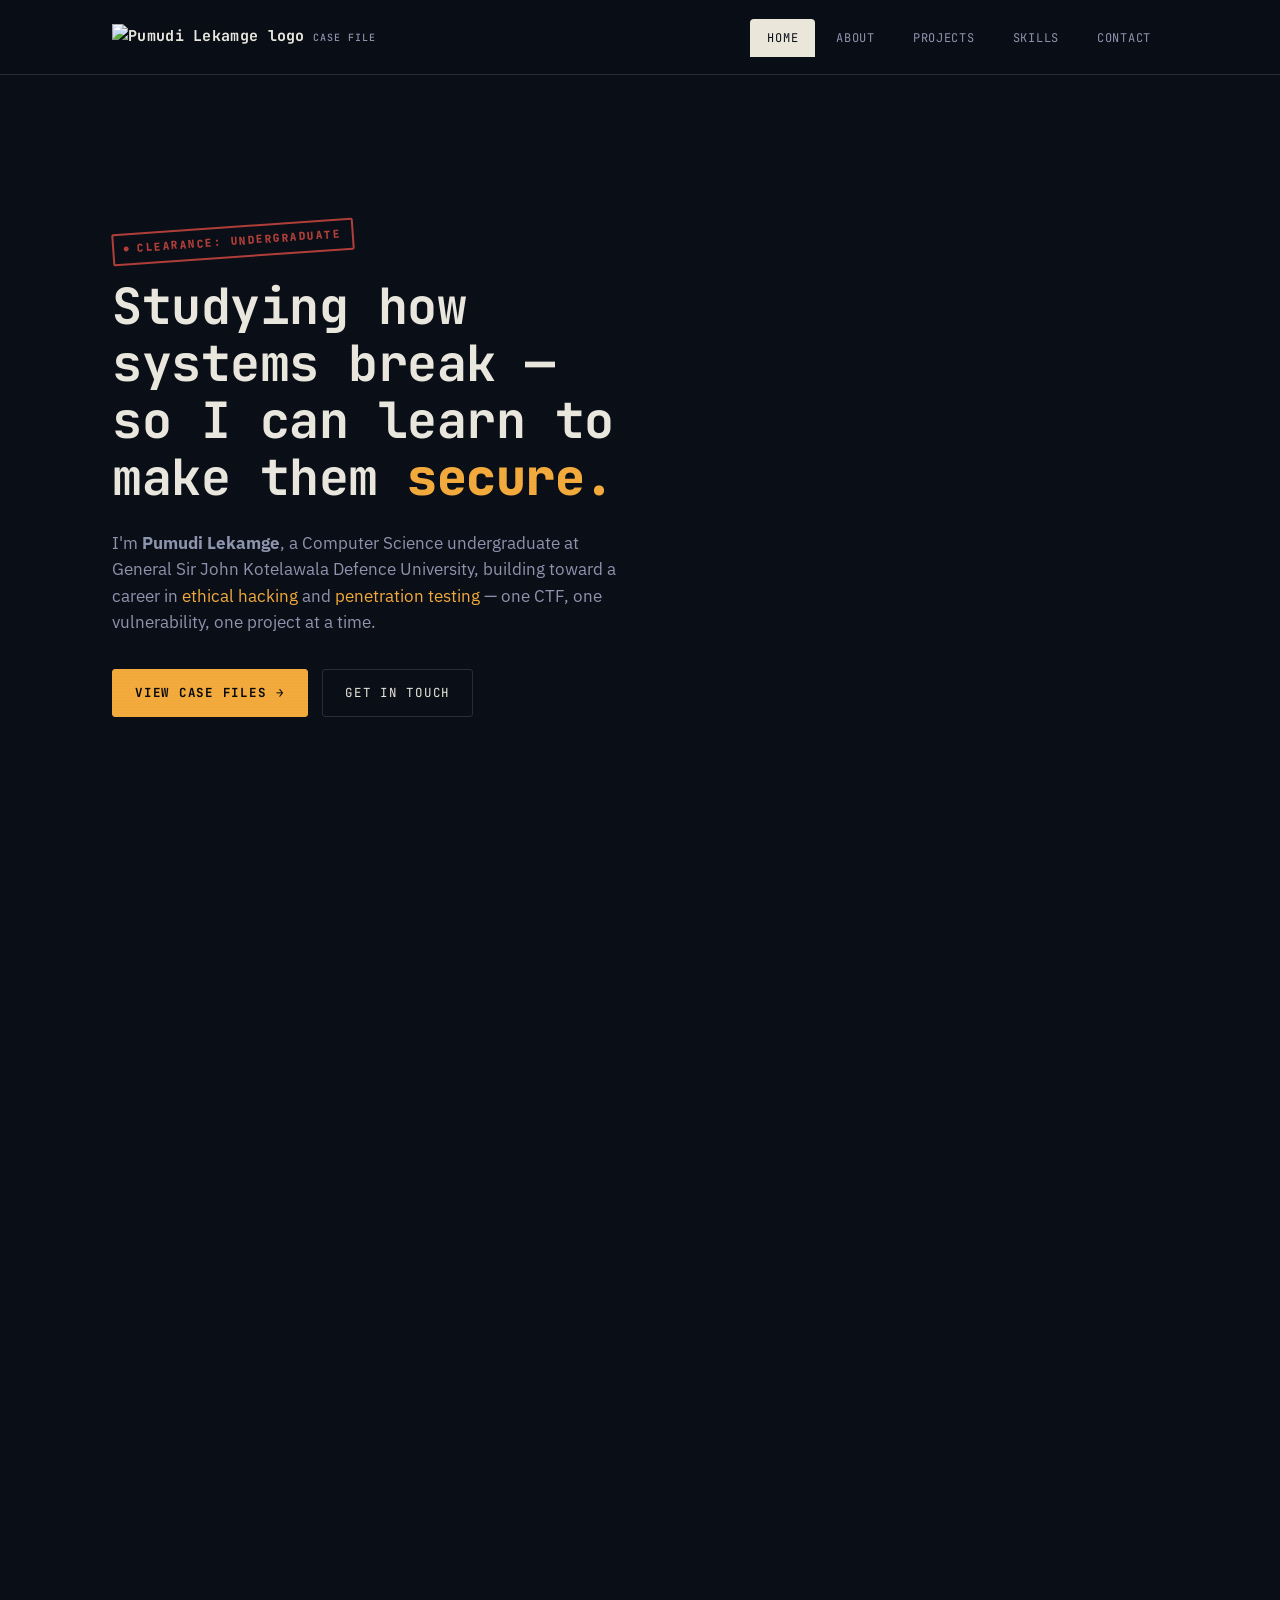
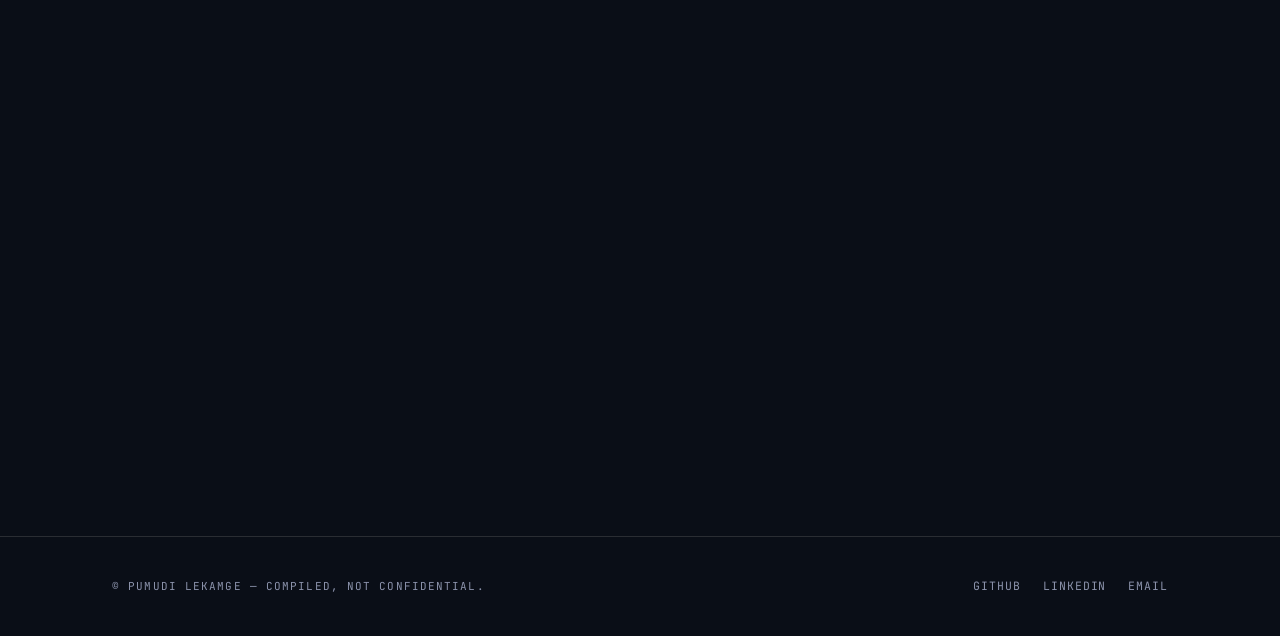
==== commit a5313c8f: "Update homepage layout and add profile photo" ====
--- a/index.html
+++ b/index.html
@@ -1,393 +1,182 @@
 <!DOCTYPE html>
 <html lang="en">
-
 <head>
-
-    <meta charset="UTF-8">
-    <meta name="viewport" content="width=device-width, initial-scale=1.0">
-
-    <title>Pumudi Lekamge | Portfolio</title>
-
-    <link rel="stylesheet" href="portfolio.css">
-
+<meta charset="UTF-8">
+<meta name="viewport" content="width=device-width, initial-scale=1.0">
+<title>Pumudi Lekamge — Computer Science &amp; Cybersecurity</title>
+<meta name="description" content="Portfolio of Pumudi Lekamge, Computer Science undergraduate at KDU focused on ethical hacking and penetration testing.">
+<link rel="stylesheet" href="portfolio.css">
 </head>
-
-
 <body>
 
-
-<header>
-
-<nav>
-
-    <h2 class="logo">
-        Pumudi<span>.</span>
-    </h2>
-
-
-    <ul>
-
-        <li><a href="#home">Home</a></li>
-        <li><a href="#about">About</a></li>
-        <li><a href="#skills">Skills</a></li>
-        <li><a href="#education">Education</a></li>
-        <li><a href="#projects">Projects</a></li>
-        <li><a href="#contact">Contact</a></li>
-
-    </ul>
-
-
-</nav>
-
+<header class="site-header">
+  <div class="nav-inner">
+    <a href="index.html" class="brand"><img src="imagesin/logo.png" alt="Pumudi Lekamge logo" class="brand-logo"><span class="brand-sub">CASE&nbsp;FILE</span></a>
+    <button class="nav-toggle" aria-label="Toggle menu">☰</button>
+    <nav class="tabs">
+      <a href="index.html" class="active">Home</a>
+      <a href="about.html">About</a>
+      <a href="projects.html">Projects</a>
+      <a href="skills.html">Skills</a>
+      <a href="contact.html">Contact</a>
+    </nav>
+  </div>
 </header>
 
+<main>
 
+  <section class="hero">
+    <div class="wrap hero-grid">
+      <div>
+        <div class="stamp">Clearance: Undergraduate</div>
 
-<section id="home">
+        <h1 class="hero-title" data-redact-group>
+          Studying how systems break —<br>
+          so I can learn to make them <span class="redact" style="width:8ch;"><span class="redact-text">secure.</span>secure.</span>
+        </h1>
 
-<div class="about-container">
+        <p class="hero-lede">
+          I'm <strong>Pumudi Lekamge</strong>, a Computer Science undergraduate at General Sir John Kotelawala
+          Defence University, building toward a career in <span class="hl">ethical hacking</span> and
+          <span class="hl">penetration testing</span> — one CTF, one vulnerability, one project at a time.
+        </p>
 
+        <div class="hero-actions">
+          <a href="projects.html" class="btn btn-primary">View Case Files <span class="btn-arrow">→</span></a>
+          <a href="contact.html" class="btn btn-ghost">Get In Touch</a>
+        </div>
+      </div>
 
-<div class="hero">
+      <div class="hero-card sheet reveal">
+        <div class="hero-card-head">
+          <span class="eyebrow">Subject File</span>
+          <span class="file-no">№ 0001</span>
+        </div>
+        <div class="hero-photo-wrap">
+          <img src="imagesin/profilephoto.png" alt="Pumudi Lekamge" class="hero-photo">
+        </div>
+        <dl class="file-rows">
+          <div><dt>Name</dt><dd>Pumudi Lekamge</dd></div>
+          <div><dt>Institution</dt><dd>Kotelawala Defence University</dd></div>
+          <div><dt>Programme</dt><dd>BSc (Hons) Computer Science</dd></div>
+          <div><dt>Status</dt><dd>Undergraduate — Year 1</dd></div>
+          <div><dt>Focus Area</dt><dd>Ethical Hacking · Network Security · CTFs</dd></div>
+        </dl>
+        <div class="hero-card-foot">
+          <span class="dot"></span> Actively logging new skills
+        </div>
+      </div>
+    </div>
+  </section>
 
+  <section class="section-tight quickfacts">
+    <div class="wrap qf-grid reveal">
+      <div class="qf-item">
+        <span class="qf-num">03</span>
+        <span class="qf-label">Projects in progress</span>
+      </div>
+      <div class="qf-item">
+        <span class="qf-num">07+</span>
+        <span class="qf-label">Tools &amp; languages in active use</span>
+      </div>
+      <div class="qf-item">
+        <span class="qf-num">01</span>
+        <span class="qf-label">Mission: ethical, curious, thorough</span>
+      </div>
+    </div>
+  </section>
 
-<div class="hero-text">
+  <section class="highlight">
+    <div class="wrap">
+      <div class="section-head reveal">
+        <span class="eyebrow">Field of Interest</span>
+        <h2>Where curiosity meets defence.</h2>
+        <p>I enjoy understanding how systems actually work, then finding the gaps before someone
+          with worse intentions does. That's what pulled me toward ethical hacking, CTFs, and
+          penetration testing — and it's the thread running through everything below.</p>
+      </div>
 
+      <div class="interest-grid">
+        <article class="sheet interest-card reveal">
+          <span class="tag">Interest — 01</span>
+          <h3>Ethical Hacking</h3>
+          <p>Learning offensive techniques the right way: to find weaknesses and report them, not exploit them.</p>
+        </article>
+        <article class="sheet interest-card reveal">
+          <span class="tag">Interest — 02</span>
+          <h3>CTFs &amp; Challenges</h3>
+          <p>Solving capture-the-flag style problems to sharpen problem-solving under pressure.</p>
+        </article>
+        <article class="sheet interest-card reveal">
+          <span class="tag">Interest — 03</span>
+          <h3>Network Security</h3>
+          <p>Understanding how data moves — and where it's most exposed along the way.</p>
+        </article>
+      </div>
+    </div>
+  </section>
 
-<h1>
-Hi, I'm <span>Pumudi Lekamge</span>
-</h1>
+  <section class="cta-band">
+    <div class="wrap cta-inner reveal">
+      <div>
+        <span class="eyebrow">Next Step</span>
+        <h2>Take a look at what I've been building.</h2>
+      </div>
+      <a href="projects.html" class="btn btn-primary">Open Case Files <span class="btn-arrow">→</span></a>
+    </div>
+  </section>
 
+</main>
 
-<h2>
-Computer Science Undergraduate
-</h2>
-
-
-<p>
-I am a passionate Computer Science student in KDU who interested in
-software development, artificial intelligence, cybersecurity
-and solving real-world problems through technology.
-</p>
-
-
-
-<div class="buttons">
-
-<button class="btn">
-Download CV
-</button>
-
-
-<button class="btn-outline">
-Contact Me
-</button>
-
-
-</div>
-
-
-
-</div>
-
-
-
-<div class="profile-box">
-
-<img src="images/profile.jpg" alt="Profile Photo">
-
-</div>
-
-
-
-</div>
-
-
-</section>
-
-<section id="about">
-
-    <div class="about-container">
-
-        <div class="about-image">
-            <img src="profile.jpg" alt="Pumudi Lekamge">
-        </div>
-
-        <div class="about-content">
-
-            <h2>About <span>Me</span></h2>
-
-            <p>
-                Hello! I'm <strong>Pumudi Lekamge</strong>, a Computer Science undergraduate at General Sir John Kotelawala Defence University (KDU). I enjoy creating modern websites, solving programming problems, and learning new technologies.
-            </p>
-
-            <p>
-                I am passionate about Web Development, Artificial Intelligence, Cyber Security, and Software Engineering. My goal is to become a skilled software engineer while continuously improving my technical and problem-solving abilities.
-            </p>
-
-            <a href="#projects" class="btn">View Projects</a>
-
-        </div>
-
+<footer class="site-footer">
+  <div class="wrap footer-inner">
+    <p>© <span data-year></span> Pumudi Lekamge — Compiled, not confidential.</p>
+    <div class="footer-links">
+      <a href="https://github.com/pumudilekamge" target="_blank" rel="noopener">GitHub</a>
+      <a href="https://www.linkedin.com/in/pumudi-lekamge-1b66b5362/" target="_blank" rel="noopener">LinkedIn</a>
+      <a href="mailto:pumudilekamge66@gmail.com">Email</a>
     </div>
-
-</section>
-
-<section id="skills">
-
-    <div class="skills-container">
-
-        <h2>My <span>Skills</span></h2>
-
-        <div class="skills-grid">
-
-            <div class="skill-card">
-                <h3>HTML</h3>
-                <p>Creating structured and semantic web pages.</p>
-            </div>
-
-
-            <div class="skill-card">
-                <h3>CSS</h3>
-                <p>Designing responsive and modern user interfaces.</p>
-            </div>
-
-
-            <div class="skill-card">
-                <h3>JavaScript</h3>
-                <p>Adding interactive features to websites.</p>
-            </div>
-
-
-            <div class="skill-card">
-                <h3>C++</h3>
-                <p>Programming fundamentals and problem solving.</p>
-            </div>
-
-
-            <div class="skill-card">
-                <h3>Java</h3>
-                <p>Object-oriented programming concepts.</p>
-            </div>
-
-
-            <div class="skill-card">
-                <h3>SQL</h3>
-                <p>Database management and queries.</p>
-            </div>
-
-        </div>
-
-    </div>
-
-</section>
-
-<section id="education">
-
-    <div class="education-container">
-
-        <h2>My <span>Education</span></h2>
-
-
-        <div class="education-box">
-
-
-            <div class="education-card">
-
-                <h3>BSc (Hons) in Computer Science</h3>
-
-                <h4>General Sir John Kotelawala Defence University (KDU)</h4>
-
-                <p>
-                    Currently pursuing my undergraduate degree in Computer Science.
-                    Studying programming, software development, databases, computer systems,
-                    and modern computing technologies.
-                </p>
-
-            </div>
-
-
-
-            <div class="education-card">
-
-                <h3>Advanced Level (A/L)</h3>
-
-                <h4>G.C.E Advanced Level</h4>
-
-                <p>
-                    Completed Advanced Level studies with a strong foundation in
-                    mathematics, logical thinking, and problem solving.
-                </p>
-
-            </div>
-
-
-
-            <div class="education-card">
-
-                <h3>Ordinary Level (O/L)</h3>
-
-                <h4>G.C.E Ordinary Level</h4>
-
-                <p>
-                    Completed Ordinary Level education with a foundation in
-                    science, mathematics, and information technology.
-                </p>
-
-            </div>
-
-
-        </div>
-
-
-    </div>
-
-</section>
-
-<section id="projects">
-
-    <div class="projects-container">
-
-        <h2>My <span>Projects</span></h2>
-
-
-        <div class="projects-grid">
-
-
-            <div class="project-card">
-
-                <h3>Personal Portfolio Website</h3>
-
-                <p>
-                    A responsive personal portfolio website developed using HTML,
-                    CSS, and JavaScript to showcase my skills, education, and projects.
-                </p>
-
-                <a href="#" class="project-btn">View Project</a>
-
-            </div>
-
-
-
-            <div class="project-card">
-
-                <h3>Smart Bottle Sorting System</h3>
-
-                <p>
-                    An intelligent waste sorting system using sensors and automation
-                    techniques to classify plastic, glass, metal, and paper materials.
-                </p>
-
-                <a href="#" class="project-btn">View Project</a>
-
-            </div>
-
-
-
-            <div class="project-card">
-
-                <h3>Urban Flood Risk Assessment Tool</h3>
-
-                <p>
-                    A software solution designed to analyze flood risks and provide
-                    information using a user-friendly interface.
-                </p>
-
-                <a href="#" class="project-btn">View Project</a>
-
-            </div>
-
-
-
-            <div class="project-card">
-
-                <h3>Number Theory Classification Tool</h3>
-
-                <p>
-                    A Java-based program that classifies numbers as Perfect,
-                    Abundant, or Deficient using proper divisors.
-                </p>
-
-                <a href="#" class="project-btn">View Project</a>
-
-            </div>
-
-
-        </div>
-
-    </div>
-
-</section>
-
-<section id="contact">
-
-    <div class="contact-container">
-
-        <h2>Contact <span>Me</span></h2>
-
-
-        <div class="contact-box">
-
-
-            <div class="contact-info">
-
-                <h3>Let's Connect</h3>
-
-                <p>
-                    I'm always interested in learning new technologies,
-                    working on projects, and connecting with other developers.
-                </p>
-
-
-                <p>
-                    📧 Email: your-email@example.com
-                </p>
-
-
-                <p>
-                    📍 Location: Sri Lanka
-                </p>
-
-
-            </div>
-
-
-
-            <form class="contact-form">
-
-                <input type="text" placeholder="Your Name">
-
-                <input type="email" placeholder="Your Email">
-
-                <textarea placeholder="Your Message"></textarea>
-
-                <button class="btn">
-                    Send Message
-                </button>
-
-            </form>
-
-
-        </div>
-
-
-    </div>
-
-</section>
-
-
-
-<footer>
-
-    <p>
-        © 2026 Pumudi Lekamge | All Rights Reserved
-    </p>
-
+  </div>
 </footer>
 
+<style>
+  .hero{ padding-top:72px; padding-bottom:60px; }
+  .hero-grid{
+    display:grid;
+    grid-template-columns:1.15fr 0.85fr;
+    gap:56px;
+    align-items:center;
+  }
+  .hero-title{
+    font-size:clamp(30px,4.4vw,50px);
+    line-height:1.14;
+    color:var(--text);
+    margin-top:20px;
+  }
+  .hero-title .redact{ font-weight:800; }
+  .hl{ color:var(--accent); }
+  .hero-lede{
+    margin-top:24px;
+    max-width:52ch;
+    color:var(--text-muted);
+    font-size:16.5px;
+  }
+  .hero-actions{ display:flex; gap:14px; margin-top:34px; flex-wrap:wrap; }
 
-<script src="script.js"></script>
-
-
-</body>
-</html>+  .hero-card{ padding:26px; }
+  .hero-card-head{ display:flex; justify-content:space-between; align-items:center; margin-bottom:20px; }
+  .file-no{ font-family:var(--font-display); font-size:11px; color:var(--text-muted); letter-spacing:0.08em; }
+  .hero-photo-wrap{
+    width:100%; aspect-ratio:16/10; border-radius:3px; overflow:hidden;
+    margin-bottom:20px; border:1px solid var(--line-soft); background:var(--ink-3);
+    filter:grayscale(0.25) contrast(1.05);
+  }
+  .hero-photo{ width:100%; height:100%; object-fit:cover; display:block; }
+  .file-rows{ display:flex; flex-direction:column; gap:14px; }
+  .file-rows > div{ display:flex; justify-content:space-between; gap:12px; border-bottom:1px dashed var(--line-soft); padding-bottom:12px; }
+  .file-rows dt{ font-family:var(--font-display); font-size:11px; text-transform:uppercase; letter-spacing:0.07em; color:var(--text-muted); }
+  .file-rows dd{ margin:0; font-size:13.5px; text-align:right; max-width:60%; }
+  .hero-card-foot{
+    margin-top:20px; padding-top:16px; border-top:1px solid var(--line-soft);
+    font-family:var(--font-display); font-size:11px; letter-spacing:0.06em; text-transform:uppercase; color:var(--accent-2);
+    display:flex; align-items:center;
--- a/portfolio.css
+++ b/portfolio.css
@@ -1,156 +1,334 @@
-
-html{
-    scroll-behavior:smooth;
-}
-
-*{
-    margin:0;
-    padding:0;
-    box-sizing:border-box;
-    font-family:'Segoe UI', sans-serif;
-}
-
+/* ============================================================
+   PUMUDI LEKAMGE — PORTFOLIO
+   Concept: declassified case-file / dossier system.
+   ============================================================ */
+
+@import url('https://fonts.googleapis.com/css2?family=JetBrains+Mono:wght@400;500;600;700;800&family=IBM+Plex+Sans:wght@400;500;600;700&display=swap');
+
+:root{
+  --ink:        #0A0E17;
+  --ink-2:      #12182A;
+  --ink-3:      #1B2338;
+  --paper:      #EAE6D9;
+  --paper-dim:  #D9D4C2;
+  --line:       #2A3350;
+  --line-soft:  rgba(234,230,217,0.14);
+  --text:       #E9E7DD;
+  --text-muted: #8C93AC;
+  --text-ink:   #14181F;
+  --ink-muted:  #55596A;
+  --accent:     #F2A93B;   /* stamp amber */
+  --accent-2:   #4FD1C5;   /* signal teal */
+  --stamp-red:  #C1443C;
+  --redact:     #05070C;
+
+  --font-display: 'JetBrains Mono', ui-monospace, monospace;
+  --font-body:    'IBM Plex Sans', system-ui, sans-serif;
+
+  --radius: 3px;
+  --container: 1120px;
+}
+
+*,*::before,*::after{ box-sizing:border-box; }
+html{ scroll-behavior:smooth; }
 body{
-    background:#020617;
-    color:rgb(69, 61, 61);
-}
-
-
-header{
-    position:fixed;
-    top:0;
-    width:100%;
-    padding:25px 8%;
-    background:rgba(2,6,23,0.8);
-    backdrop-filter:blur(10px);
-    z-index:1000;
-}
-
-
-nav{
-    display:flex;
-    justify-content:space-between;
-    align-items:center;
-}
-
-
-.logo{
-    font-size:32px;
-    font-weight:bold;
-    color:white;
-}
-
-
-.logo span{
-    color:#38bdf8;
-}
-
-
-nav ul{
-    display:flex;
-    gap:35px;
-    list-style:none;
-}
-
-
-nav ul li a{
-    text-decoration:none;
-    color:white;
-    font-size:17px;
-    transition:0.3s;
-}
-
-
-nav ul li a:hover{
-    color:#38bdf8;
-}
-
-
-#home{
-    min-height:100vh;
-    display:flex;
-    align-items:center;
-    padding:0 8%;
-}
-
-
-.hero{
-    display:flex;
-    align-items:center;
-    justify-content:space-between;
-    width:100%;
-}
-
-
-.hero-text{
-    max-width:650px;
-}
-
-
-.hero-text h1{
-    font-size:55px;
-    line-height:1.2;
-}
-
-
-.hero-text h1 span{
-    color:#38bdf8;
-}
-
-
-.hero-text h2{
-    margin-top:20px;
-    font-size:30px;
-    color:#94a3b8;
-}
-
-
-.hero-text p{
-    margin-top:20px;
-    font-size:18px;
-    line-height:1.7;
-    color:#cbd5e1;
-}
-
-
-.buttons{
-    margin-top:35px;
-}
-
-
-.btn,
-.btn-outline{
-    padding:14px 35px;
-    border-radius:30px;
-    font-size:16px;
-    cursor:pointer;
-    margin-right:15px;
-    transition:0.3s;
-}
-
-
+  margin:0;
+  background:var(--ink);
+  color:var(--text);
+  font-family:var(--font-body);
+  font-size:16px;
+  line-height:1.6;
+  -webkit-font-smoothing:antialiased;
+}
+body::before{
+  content:"";
+  position:fixed; inset:0;
+  pointer-events:none;
+  z-index:2000;
+  background-image:repeating-linear-gradient(
+    to bottom, rgba(255,255,255,0.018) 0px, rgba(255,255,255,0.018) 1px,
+    transparent 1px, transparent 3px
+  );
+  mix-blend-mode:overlay;
+}
+img{ max-width:100%; display:block; }
+a{ color:inherit; text-decoration:none; }
+h1,h2,h3,h4{ font-family:var(--font-display); margin:0; letter-spacing:-0.01em; }
+p{ margin:0; }
+ul{ margin:0; padding:0; list-style:none; }
+button{ font-family:inherit; cursor:pointer; }
+
+::selection{ background:var(--accent); color:var(--redact); }
+
+:focus-visible{
+  outline:2px solid var(--accent-2);
+  outline-offset:3px;
+}
+
+.wrap{
+  max-width:var(--container);
+  margin:0 auto;
+  padding:0 32px;
+}
+
+/* ---------- eyebrow / labels ---------- */
+.eyebrow{
+  font-family:var(--font-display);
+  font-size:11.5px;
+  letter-spacing:0.16em;
+  text-transform:uppercase;
+  color:var(--accent-2);
+  display:flex;
+  align-items:center;
+  gap:10px;
+}
+.eyebrow::before{
+  content:"";
+  width:16px; height:1px;
+  background:var(--accent-2);
+  display:inline-block;
+}
+
+/* ---------- NAV : folder tabs ---------- */
+.site-header{
+  position:sticky; top:0; z-index:500;
+  background:rgba(10,14,23,0.88);
+  backdrop-filter:blur(10px);
+  border-bottom:1px solid var(--line-soft);
+}
+.nav-inner{
+  display:flex;
+  align-items:center;
+  justify-content:space-between;
+  padding:18px 32px;
+  max-width:var(--container);
+  margin:0 auto;
+}
+.brand{
+  font-family:var(--font-display);
+  font-weight:700;
+  font-size:15px;
+  letter-spacing:0.02em;
+  display:flex;
+  align-items:baseline;
+  gap:8px;
+}
+.brand .brand-mark{
+  color:var(--accent);
+}
+.brand-logo{
+  height:26px;
+  width:auto;
+  display:block;
+}
+.brand .brand-sub{
+  font-size:10px;
+  color:var(--text-muted);
+  font-weight:500;
+  letter-spacing:0.1em;
+}
+.tabs{
+  display:flex;
+  gap:4px;
+}
+.tabs a{
+  font-family:var(--font-display);
+  font-size:12px;
+  letter-spacing:0.06em;
+  text-transform:uppercase;
+  padding:9px 16px;
+  color:var(--text-muted);
+  border:1px solid transparent;
+  border-bottom:none;
+  border-radius:4px 4px 0 0;
+  transition:color .2s ease, background .2s ease, border-color .2s ease;
+  position:relative;
+  top:1px;
+}
+.tabs a:hover{ color:var(--text); }
+.tabs a.active{
+  color:var(--ink);
+  background:var(--paper);
+  border-color:var(--line-soft);
+}
+.nav-toggle{ display:none; }
+
+@media (max-width:760px){
+  .nav-inner{ padding:16px 20px; }
+  .tabs{
+    position:fixed; top:64px; left:0; right:0;
+    flex-direction:column;
+    background:var(--ink-2);
+    border-bottom:1px solid var(--line-soft);
+    padding:8px;
+    transform:translateY(-8px);
+    opacity:0;
+    pointer-events:none;
+    transition:opacity .2s ease, transform .2s ease;
+  }
+  .tabs.open{ opacity:1; transform:translateY(0); pointer-events:auto; }
+  .tabs a{ border-radius:4px; padding:12px 14px; top:0; }
+  .tabs a.active{ background:var(--ink-3); color:var(--accent); }
+  .nav-toggle{
+    display:flex; align-items:center; justify-content:center;
+    width:36px; height:36px;
+    background:transparent; border:1px solid var(--line-soft); border-radius:4px;
+    color:var(--text);
+  }
+}
+
+/* ---------- STAMP ---------- */
+.stamp{
+  font-family:var(--font-display);
+  font-weight:800;
+  font-size:11px;
+  letter-spacing:0.14em;
+  text-transform:uppercase;
+  color:var(--stamp-red);
+  border:2px solid var(--stamp-red);
+  border-radius:2px;
+  padding:5px 10px;
+  display:inline-flex;
+  align-items:center;
+  gap:6px;
+  transform:rotate(-4deg);
+  opacity:0.9;
+}
+.stamp::before{ content:"●"; font-size:8px; }
+
+/* ---------- REDACTION ---------- */
+.redact{
+  position:relative;
+  display:inline-block;
+  color:transparent;
+}
+.redact::after{
+  content:"";
+  position:absolute; inset:2px 0;
+  background:var(--redact);
+  border-radius:2px;
+  animation:declassify 1.1s cubic-bezier(.77,0,.18,1) forwards;
+  animation-delay:var(--d, 0.6s);
+}
+@keyframes declassify{
+  0%{ transform:scaleX(1); transform-origin:left; }
+  45%{ transform:scaleX(1); transform-origin:left; }
+  50%{ transform-origin:right; }
+  100%{ transform:scaleX(0); transform-origin:right; }
+}
+.redact-text{
+  position:absolute; inset:0;
+  color:var(--accent);
+}
+
+/* ---------- BUTTONS ---------- */
 .btn{
-    background:#38bdf8;
-    border:none;
-    color:#020617;
-    font-weight:bold;
-}
-
-
-.btn:hover{
-    transform:translateY(-5px);
-    box-shadow:0 10px 25px #38bdf855;
-}
-
-
-.btn-outline{
-    background:transparent;
-    border:2px solid #38bdf8;
-    color:#38bdf8;
-}
-
-
-.btn-outline:hover{
-    background:#38bdf8;
-    color:#020617;
+  font-family:var(--font-display);
+  font-size:12.5px;
+  letter-spacing:0.06em;
+  text-transform:uppercase;
+  padding:13px 22px;
+  border-radius:3px;
+  display:inline-flex;
+  align-items:center;
+  gap:10px;
+  border:1px solid var(--line-soft);
+  transition:transform .18s ease, border-color .18s ease, background .18s ease;
+}
+.btn-primary{
+  background:var(--accent);
+  color:var(--redact);
+  border-color:var(--accent);
+  font-weight:700;
+}
+.btn-primary:hover{ transform:translateY(-2px); }
+.btn-ghost{
+  color:var(--text);
+  background:transparent;
+}
+.btn-ghost:hover{
+  border-color:var(--accent-2);
+  color:var(--accent-2);
+  transform:translateY(-2px);
+}
+.btn-arrow{ transition:transform .18s ease; }
+.btn:hover .btn-arrow{ transform:translateX(3px); }
+
+/* ---------- SECTIONS ---------- */
+section{ padding:96px 0; }
+.section-tight{ padding:64px 0; }
+.section-head{
+  margin-bottom:48px;
+  max-width:640px;
+}
+.section-head h2{
+  font-size:clamp(28px,4vw,40px);
+  margin-top:14px;
+  color:var(--text);
+}
+.section-head p{ color:var(--text-muted); margin-top:14px; font-size:15.5px; }
+
+/* ---------- CARD / DOSSIER SHEET ---------- */
+.sheet{
+  background:var(--ink-2);
+  border:1px solid var(--line-soft);
+  border-radius:4px;
+  position:relative;
+  overflow:hidden;
+}
+.sheet::before{
+  content:"";
+  position:absolute; left:0; top:0; bottom:0; width:3px;
+  background:var(--accent-2);
+  opacity:0.6;
+}
+
+/* ---------- FOOTER ---------- */
+.site-footer{
+  border-top:1px solid var(--line-soft);
+  padding:40px 0;
+  margin-top:40px;
+}
+.footer-inner{
+  display:flex;
+  justify-content:space-between;
+  align-items:center;
+  flex-wrap:wrap;
+  gap:16px;
+}
+.footer-inner p{
+  font-family:var(--font-display);
+  font-size:11px;
+  letter-spacing:0.1em;
+  color:var(--text-muted);
+  text-transform:uppercase;
+}
+.footer-links{ display:flex; gap:22px; }
+.footer-links a{
+  font-family:var(--font-display);
+  font-size:11.5px;
+  letter-spacing:0.08em;
+  text-transform:uppercase;
+  color:var(--text-muted);
+  transition:color .18s ease;
+}
+.footer-links a:hover{ color:var(--accent-2); }
+
+/* ---------- SCROLL REVEAL ---------- */
+.reveal{
+  opacity:0;
+  transform:translateY(18px);
+  transition:opacity .7s ease, transform .7s ease;
+}
+.reveal.in{ opacity:1; transform:translateY(0); }
+
+@media (prefers-reduced-motion:reduce){
+  .reveal{ opacity:1; transform:none; transition:none; }
+  .redact::after{ animation:none; transform:scaleX(0); }
+  html{ scroll-behavior:auto; }
+}
+
+@media (max-width:640px){
+  .wrap{ padding:0 20px; }
+  section{ padding:64px 0; }
 }
